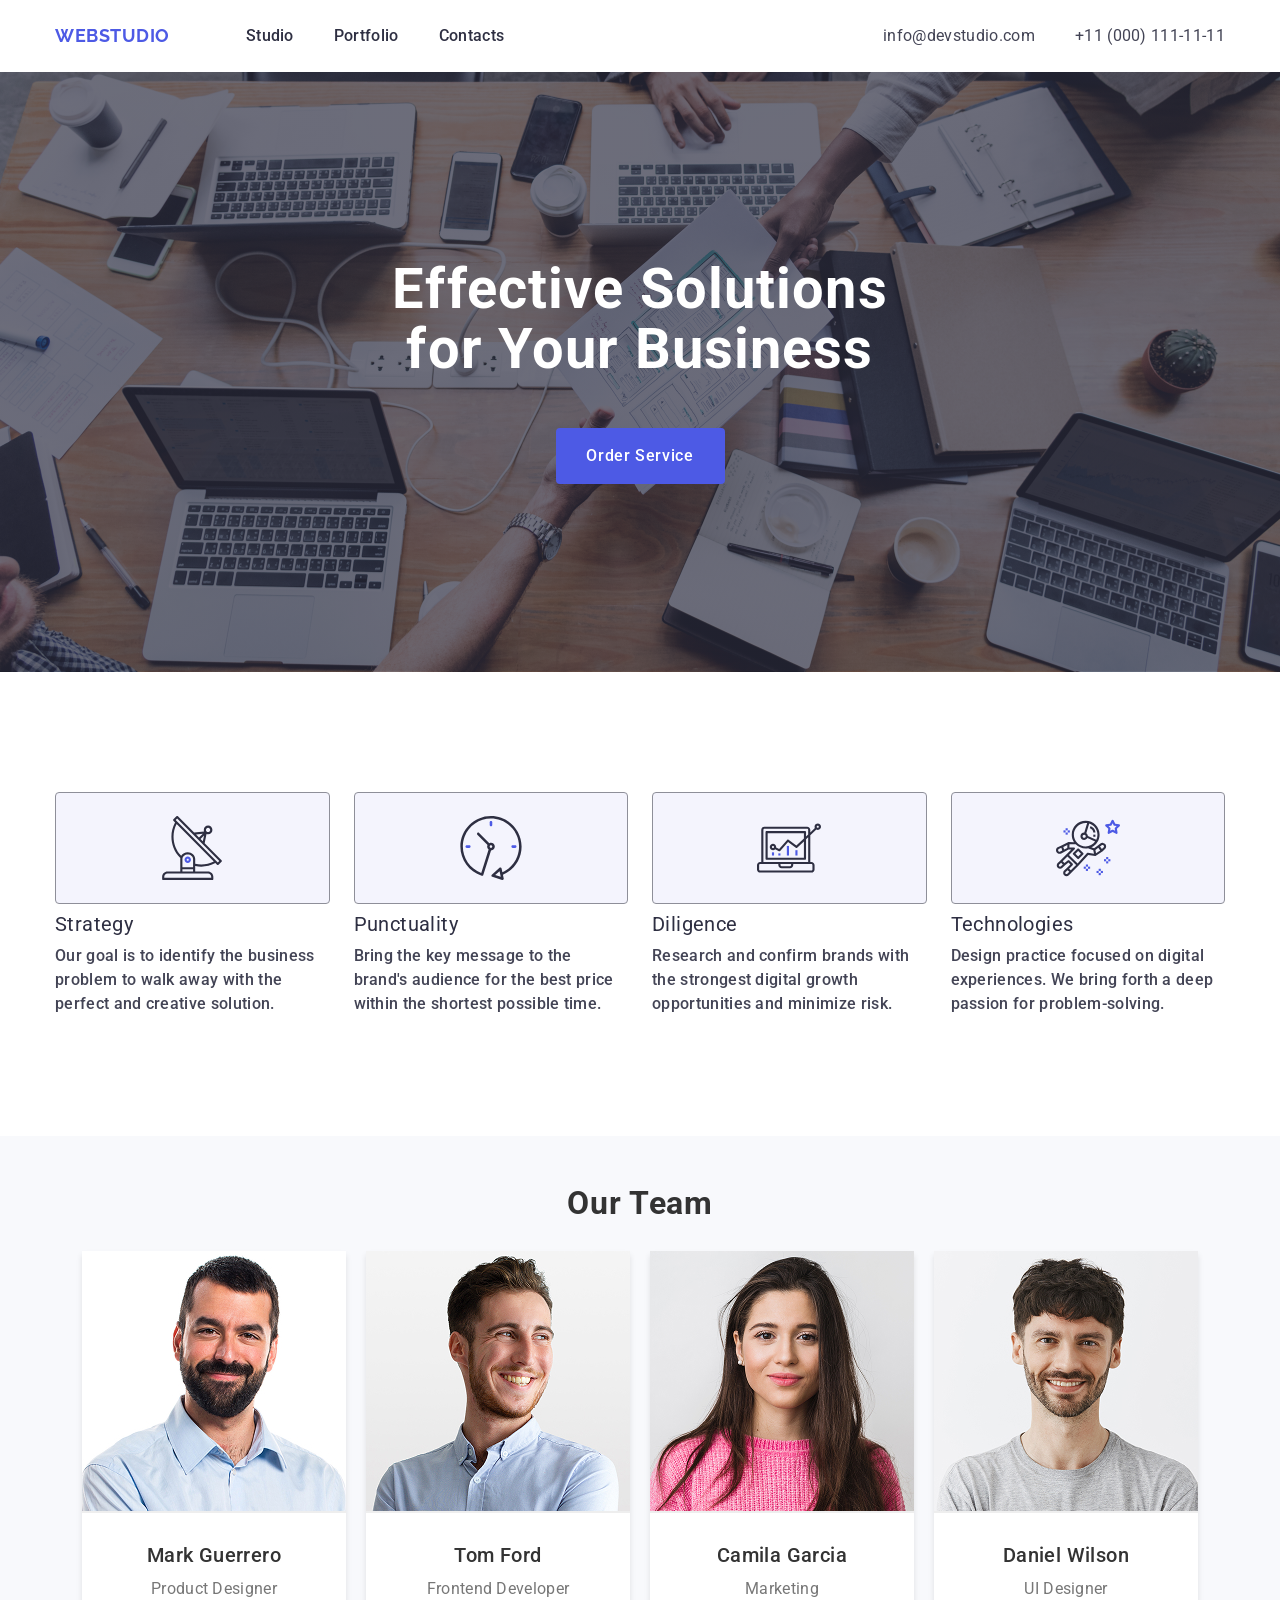
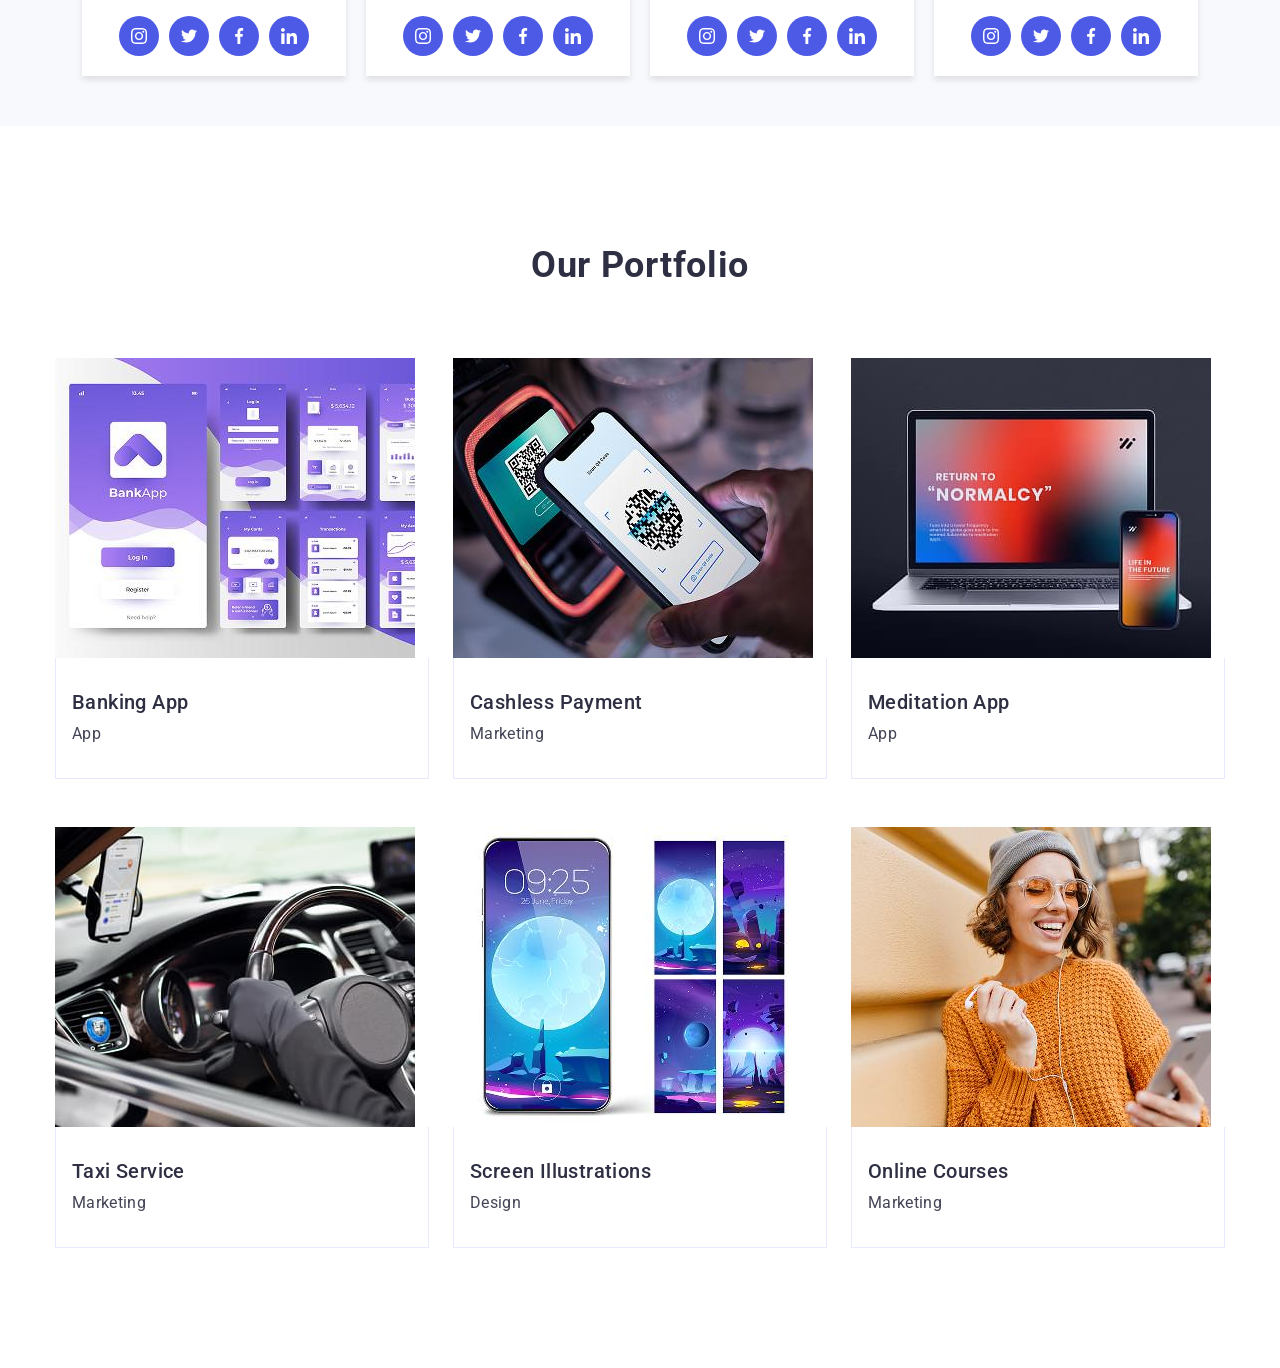
==== index.html @ 1400d2e9 "Add files via upload" ====
<!DOCTYPE html>
<html lang="en">



<head>
    <meta charset="UTF-8" />
    <meta name="viewport" content="width=device-width, initial-scale=1.0" />

    <!-- Normalize styles for cross-browser consistency -->
    <link rel="stylesheet" href="https://cdnjs.cloudflare.com/ajax/libs/modern-normalize/3.0.1/modern-normalize.min.css"
        integrity="sha512-q6WgHqiHlKyOqslT/lgBgodhd03Wp4BEqKeW6nNtlOY4quzyG3VoQKFrieaCeSnuVseNKRGpGeDU3qPmabCANg=="
        crossorigin="anonymous" referrerpolicy="no-referrer" />

    <title>Document</title>

    <!-- Preconnect to Google Fonts servers -->
    <link rel="preconnect" href="https://fonts.googleapis.com">
    <link rel="preconnect" href="https://fonts.gstatic.com" crossorigin>

    <!-- Google Fonts CSS -->
    <link
        href="https://fonts.googleapis.com/css2?family=Montserrat:ital,wght@0,100..900;1,100..900&family=Raleway:ital,wght@0,100..900;1,100..900&family=Roboto:ital,wght@0,100..900;1,100..900&display=swap"
        rel="stylesheet">

    <!-- Your custom styles -->
    <link rel="stylesheet" href="./css/styles.css">
</head>


<body>
    <header class="header">
        <div class="container header-container">
            <nav class="nav-header">
                <a class="logo header-logo" href="./index.html">Web<span class="logo-style">Studio</span></a>
                <ul class="header-nav-list">
                    <li class="header-nav-item">
                        <a class="item-nav-link current" href="./index.html">Studio</a>
                    </li>
                    <li class="header-nav-item">
                        <a class="item-nav-link">Portfolio</a>
                    </li>
                    <li class="header-nav-item">
                        <a class="item-nav-link">Contacts</a>
                    </li>
                </ul>

            </nav>
            <address class="contact-info">
                <ul class="contact-list">
                    <li>
                        <a class="contact" href="mailto:info@devstudio.com">info@devstudio.com</a>
                    </li>
                    <li>
                        <a class="contact" href="tel:+110001111111">+11 (000) 111-11-11</a>
                    </li>
                </ul>
            </address>
            <button class="burger-btn" type="button" data-menu-open>
                <svg class="burger-icon" width="24" height="24">
                    <use href="./images/3-line.svg#icon-Group"></use>
                </svg>
            </button>
            <div class="mobile-menu" data-menu>
                <div class="container mobile-menu-container">
                    <button class="mobile-menu-close" data-menu-close>Close</button>
                    <nav class="mobile-menu-nav">Navigation</nav>
                    <address>Address</address>
                    <div>Soc link</div>
                </div>
            </div>
    </header>
    <main>
        <!--region hero-->
        <section class="hero">
            <div class="container">
                <h1 class="hero-title">Effective Solutions for Your Business</h1>
                <button class="button" type="button">Order Service</button>
            </div>
        </section>

        <!-- test -->
        <section class="box hidden">
            <div class="container">
                <h2 class="visually-hidden">advantages</h2>
                <ul class="benefits-list">
                    <li class="benefits-item">
                        <div class="div-icons">
                            <svg width="64" height="64" class="benefits-svg">
                                <use href="./images/icons.svg#icon-strategy"></use>
                            </svg>
                        </div>
                        <h3 class="benefits-name">Strategy</h3>
                        <p class="benefits-text">
                            Our goal is to identify the business problem to walk away with the
                            perfect and creative solution.
                        </p>
                    </li>
                    <li class="benefits-item">
                        <div class="div-icons">
                            <svg width="64" height="64" class="benefits-svg">
                                <use href="./images/icons.svg#icon-clock"></use>
                            </svg>
                        </div>
                        <h3 class="benefits-name">Punctuality</h3>
                        <p class="benefits-text">
                            Bring the key message to the brand's audience for the best price
                            within the shortest possible time.
                        </p>
                    </li>
                    <li class="benefits-item">
                        <div class="div-icons">
                            <svg width="64" height="64" class="benefits-svg">
                                <use href="./images/icons.svg#icon-diligence"></use>
                            </svg>
                        </div>
                        <h3 class="benefits-name">Diligence</h3>
                        <p class="benefits-text">
                            Research and confirm brands with the strongest digital growth opportunities and minimize
                            risk.
                        </p>
                    </li>
                    <li class="benefits-item">
                        <div class="div-icons">
                            <svg width="64" height="64" class="benefits-svg">
                                <use href="./images/icons.svg#icon-astronaut1"></use>
                            </svg>
                        </div>
                        <h3 class="benefits-name">Technologies</h3>
                        <p class="benefits-text">
                            Design practice focused on digital experiences. We bring forth a
                            deep passion for problem-solving.
                        </p>
                    </li>
                </ul>
            </div>
        </section>
        <!-- Команда -->
        <section class="team-color">
            <div class="container">
                <h2 class="team-name">Our Team</h2>
                <ul class="team-ul">
                    <li class="team">

                        <img src="./images/mark_guerrero.jpg" alt="mark_guerrero" width="264" height="260" />
                        <div class="team-container">
                            <h3 class="our-team-h">Mark Guerrero</h3>
                            <p class="our-team-p">Product Designer</p>
                            <ul class="team-icon-ul">
                                <li class="team-icon-li">
                                    <a href="" class="team-icon-a">
                                        <svg width="16" height="16" class="svg-icon">
                                            <use href="./images/icons.svg#icon-instagram"></use>
                                        </svg>
                                    </a>
                                </li>
                                <li class="team-icon-li">
                                    <a href="" class="team-icon-a">
                                        <svg width="16" height="16" class="svg-icon">
                                            <use href="./images/icons.svg#icon-twitter"></use>
                                        </svg>
                                    </a>
                                </li>
                                <li class="team-icon-li">
                                    <a href="" class="team-icon-a">
                                        <svg width="16" height="16" class="svg-icon">
                                            <use href="./images/icons.svg#icon-facebook"></use>
                                        </svg>
                                    </a>
                                </li>
                                <li class="team-icon-li">
                                    <a href="" class="team-icon-a">
                                        <svg width="16" height="16" class="svg-icon">
                                            <use href="./images/icons.svg#icon-linkedin"></use>
                                        </svg>
                                    </a>
                                </li>
                            </ul>
                        </div>
                    </li>
                    <li class="team">
                        <img src="./images/tom_ford.jpg" alt="tom_ford" width="264" height="260" />
                        <div class="team-container">
                            <h3 class="our-team-h">Tom Ford</h3>
                            <p class="our-team-p">Frontend Developer</p>
                            <ul class="team-icon-ul">
                                <li class="team-icon-li">
                                    <a href="" class="team-icon-a">
                                        <svg width="16" height="16" class="svg-icon">
                                            <use href="./images/icons.svg#icon-instagram"></use>
                                        </svg>
                                    </a>
                                </li>
                                <li class="team-icon-li">
                                    <a href="" class="team-icon-a">
                                        <svg width="16" height="16" class="svg-icon">
                                            <use href="./images/icons.svg#icon-twitter"></use>
                                        </svg>
                                    </a>
                                </li>
                                <li class="team-icon-li">
                                    <a href="" class="team-icon-a">
                                        <svg width="16" height="16" class="svg-icon">
                                            <use href="./images/icons.svg#icon-facebook"></use>
                                        </svg>
                                    </a>
                                </li>
                                <li class="team-icon-li">
                                    <a href="" class="team-icon-a">
                                        <svg width="16" height="16" class="svg-icon">
                                            <use href="./images/icons.svg#icon-linkedin"></use>
                                        </svg>
                                    </a>
                                </li>
                            </ul>
                        </div>
                    </li>
                    <li class="team">
                        <img src="./images/camila_garcia.jpg" alt="camila_garcia" width="264" height="260" />
                        <div class="team-container">
                            <h3 class="our-team-h">Camila Garcia</h3>
                            <p class="our-team-p">Marketing</p>
                            <ul class="team-icon-ul">
                                <li class="team-icon-li">
                                    <a href="" class="team-icon-a">
                                        <svg width="16" height="16" class="svg-icon">
                                            <use href="./images/icons.svg#icon-instagram"></use>
                                        </svg>
                                    </a>
                                </li>
                                <li class="team-icon-li">
                                    <a href="" class="team-icon-a">
                                        <svg width="16" height="16" class="svg-icon">
                                            <use href="./images/icons.svg#icon-twitter"></use>
                                        </svg>
                                    </a>
                                </li>
                                <li class="team-icon-li">
                                    <a href="" class="team-icon-a">
                                        <svg width="16" height="16" class="svg-icon">
                                            <use href="./images/icons.svg#icon-facebook"></use>
                                        </svg>
                                    </a>
                                </li>
                                <li class="team-icon-li">
                                    <a href="" class="team-icon-a">
                                        <svg width="16" height="16" class="svg-icon">
                                            <use href="./images/icons.svg#icon-linkedin"></use>
                                        </svg>
                                    </a>
                                </li>
                            </ul>
                        </div>
                    </li>
                    <li class="team">
                        <img src="./images/daniel_wilson.jpg" alt="daniel_wilson" width="264" height="260" />
                        <div class="team-container">
                            <h3 class="our-team-h">Daniel Wilson</h3>
                            <p class="our-team-p">UI Designer</p>
                            <ul class="team-icon-ul">
                                <li class="team-icon-li">
                                    <a href="" class="team-icon-a">
                                        <svg width="16" height="16" class="svg-icon">
                                            <use href="./images/icons.svg#icon-instagram"></use>
                                        </svg>
                                    </a>
                                </li>
                                <li class="team-icon-li">
                                    <a href="" class="team-icon-a">
                                        <svg width="16" height="16" class="svg-icon">
                                            <use href="./images/icons.svg#icon-twitter"></use>
                                        </svg>
                                    </a>
                                </li>
                                <li class="team-icon-li">
                                    <a href="" class="team-icon-a">
                                        <svg width="16" height="16" class="svg-icon">
                                            <use href="./images/icons.svg#icon-facebook"></use>
                                        </svg>
                                    </a>
                                </li>
                                <li class="team-icon-li">
                                    <a href="" class="team-icon-a">
                                        <svg width="16" height="16" class="svg-icon">
                                            <use href="./images/icons.svg#icon-linkedin"></use>
                                        </svg>
                                    </a>
                                </li>
                            </ul>
                        </div>
                    </li>
                </ul>
            </div>
        </section>
        <!-- portfolio -->
        <section class="portfolio-section ">
            <div class="container">
                <h2 class="portfolio-title">Our Portfolio</h2>
                <ul class="portfolio-ul">
                    <li class="portfolio-item">
                        <div class="portfolio-overlay">
                            <img src="./images/banking_app.jpg" alt="Banking App" width="360" />
                            <p class="portfolio-overlay-text">14 Stylish and User-Friendly App Design Concepts · Task
                                Manager App · Calorie Tracker App · Exotic Fruit Ecommerce App ·
                                Cloud Storage App</p>
                        </div>
                        <div class="portfolio-content">
                            <h3 class="portfolio-h">Banking App</h3>
                            <p class="portfolio-p">App</p>
                        </div>
                    </li>
                    <li class="portfolio-item">
                        <div class="portfolio-overlay">
                            <img src="./images/cashless_payment.jpg" alt="Cashless Payment" width="360" height="300" />
                            <p class="portfolio-overlay-text">14 Stylish and User-Friendly App Design Concepts · Task
                                Manager App · Calorie Tracker App · Exotic Fruit Ecommerce App ·
                                Cloud Storage App</p>
                        </div>
                        <div class="portfolio-content">
                            <h3 class="portfolio-h">Cashless Payment</h3>
                            <p class="portfolio-p">Marketing</p>
                        </div>
                    </li>
                    <li class="portfolio-item">
                        <div class="portfolio-overlay">
                            <img src="./images/meditation_app.jpg" alt="Meditation App" width="360" />
                            <p class="portfolio-overlay-text">14 Stylish and User-Friendly App Design Concepts · Task
                                Manager App · Calorie Tracker App · Exotic Fruit Ecommerce App ·
                                Cloud Storage App</p>
                        </div>
                        <div class="portfolio-content">
                            <h3 class="portfolio-h">Meditation App</h3>
                            <p class="portfolio-p">App</p>
                        </div>
                    </li>
                    <li class="portfolio-item">
                        <div class="portfolio-overlay">
                            <img src="./images/taxi_service.jpg" alt="Taxi Service" width="360" />
                            <p class="portfolio-overlay-text">14 Stylish and User-Friendly App Design Concepts · Task
                                Manager App · Calorie Tracker App · Exotic Fruit Ecommerce App ·
                                Cloud Storage App</p>
                        </div>
                        <div class="portfolio-content">
                            <h3 class="portfolio-h">Taxi Service</h3>
                            <p class="portfolio-p">Marketing</p>
                        </div>
                    </li>
                    <li class="portfolio-item">
                        <div class="portfolio-overlay">
                            <img src="./images/screen_illustrations.jpg" alt="Screen Illustrations" width="360" />
                            <p class="portfolio-overlay-text">14 Stylish and User-Friendly App Design Concepts · Task
                                Manager App · Calorie Tracker App · Exotic Fruit Ecommerce App ·
                                Cloud Storage App</p>
                        </div>
                        <div class="portfolio-content">
                            <h3 class="portfolio-h">Screen Illustrations</h3>
                            <p class="portfolio-p">Design</p>
                        </div>
                    </li>
                    <li class="portfolio-item">
                        <div class="portfolio-overlay">
                            <img src="./images/online_courses.jpg" alt="Online Courses" width="360" />
                            <p class="portfolio-overlay-text">14 Stylish and User-Friendly App Design Concepts · Task
                                Manager App · Calorie Tracker App · Exotic Fruit Ecommerce App ·
                                Cloud Storage App
                                Cloud Storage App</p>
                        </div>
                        <div class="portfolio-content">
                            <h3 class="portfolio-h">Online Courses</h3>
                            <p class="portfolio-p">Marketing</p>
                        </div>
                    </li>
                </ul>
            </div>
        </section>
    </main>
    <footer class="footer hidden">
        <div class="container footer-container">
            <div class="footer-logo">
                <a class="footer-name" href="./index.html">Web <span class="studio">Studio</span></a>
                <p class="footer-text">
                    Increase the flow of customers and sales for your business with digital
                    marketing & growth solutions.
                </p>
            </div>

            <div class="footer-link">
                <p class="footer-text">Social media</p>
                <ul class="footer-svg-ul">
                    <li class="footer-svg-li">
                        <a href="" class="footer-svg-a">
                            <svg width="24" height="24" class="svg-icon">
                                <use href="./images/icons.svg#icon-instagram"></use>
                            </svg>
                        </a>
                    </li>
                    <li class="footer-svg-li">
                        <a href="" class="footer-svg-a">
                            <svg width="24" height="24" class="svg-icon">
                                <use href="./images/icons.svg#icon-twitter"></use>
                            </svg>
                        </a>
                    </li>
                    <li class="footer-svg-li">
                        <a href="" class="footer-svg-a">
                            <svg width="24" height="24" class="svg-icon">
                                <use href="./images/icons.svg#icon-facebook"></use>
                            </svg>
                        </a>
                    </li>
                    <li class="footer-svg-li">
                        <a href="" class="footer-svg-a">
                            <svg width="24" height="24" class="svg-icon">
                                <use href="./images/icons.svg#icon-linkedin"></use>
                            </svg>
                        </a>
                    </li>
                </ul>
            </div>
            <div class="footer-form-div">
                <p class="footer-form-text">Subscribe</p>
                <form class="footer-form">
                    <label for="footer-input" class="footer-form-label">
                        <input type="email" class="footer-input" id="footer-input" name="footer-input"
                            placeholder="E-mail" />
                    </label>
                    <button type="submit" class="bt-ft-form">
                        Subscribe
                        <svg height="24" width="24" class="svg-icon-footer-form">
                            <use href="./images/defs.svg#icon-icon-send-1"></use>
                        </svg>
                    </button>
                </form>
            </div>
        </div>
    </footer>
    <div class="backdrop is-open hidden">
        <div class="modal">
            <button class="modal-form-button" type="button">
                <svg class="close-button" width="8" height="8">
                    <use href="./images/symbol-defs.svg#icon-close-black-18dp-2-1"></use>
                </svg>
            </button>
            <p class="text-modal">Leave your contacts and we will call you back</p>
            <form class="form">
                <div class="modal-div">
                    <label for="user-name" class="form-label">Name</label>
                    <div class="modal-input-div">
                        <input class="input-class" type="text" id="user-name" name="user-name" />
                        <svg class="modal-icon" width="18" height="24">
                            <use href="./images/symbol-defs.svg#icon-Vector-3"></use>
                        </svg>
                    </div>
                </div>

                <div class="modal-div">
                    <label for="user-name" class="form-label">Phone</label>
                    <div class="modal-input-div">
                        <input class="input-class" type="text" id="user-phone" name="user-name" />
                        <svg class="modal-icon" width="18" height="24">
                            <use href="./images/symbol-defs.svg#icon-Vector-2"></use>
                        </svg>
                    </div>
                </div>
                <div class="modal-div">
                    <label for="user-name" class="form-label">Email</label>
                    <div class="modal-input-div">
                        <input class="input-class" type="text" id="user-email" name="user-name" />
                        <svg class="modal-icon" width="18" height="24">
                            <use href="./images/symbol-defs.svg#icon-Vector-1"></use>
                        </svg>
                    </div>
                </div>
                <div class="modal-div-comment">
                    <label for="user-comment" class="form-label">Comment</label>

                    <textarea id="user-comment" name="user-comment" placeholder="Text input"
                        class="textarea-form"></textarea>

                </div>


                <div class="checkbox hidden">
                    <input type="checkbox" id="user-privacy" value="true" name="user-privacy"
                        class="user-privacy visually-hidden" />
                    <label for="user-privacy" class="privacy-label">
                        <span class="privacy-span">
                            <svg class="icon" width="10" height="8">
                                <use href="./images/3.svg#icon-Property-1Default"></use>
                            </svg>
                        </span>
                        I accept the terms and conditions of the
                        <a href="/privacy-policy" class="privacy-policy">Privacy Policy</a>
                    </label>
                </div>
                <button type="submit" class="submit-btn">Send</button>
            </form>
        </div>
    </div>
    <script src="./js/modal.js"></script>
    <script src="./js/menu.js"></script>
</body>

</html>
---- css/styles.css ----
.hidden {
    display: none;
}

body {
    font-family: "Roboto",
        sans-serif;
    background: #fff;
    color: #434455;
}

a {
    text-decoration: none;
}

ul,
ol {
    list-style-type: none;
    margin: 0;
    padding: 0;
}

h1,
h2,
h3,
h4,
h5,
h6,
p,
ol {
    margin: 0;
    padding: 0;
}

img {
    display: block;
}

button {
    cursor: pointer;
    font-family: "Roboto", sans-serif;
}

.visually-hidden {
    position: absolute;
    white-space: nowrap;
    width: 1px;
    height: 1px;
    overflow: hidden;
    border: 0;
    padding: 0;
    clip: rect(0 0 0 0);
    clip-path: inset(100%);
    margin: -1px;
}

/* mobile menu */

.mobile-menu {
    position: fixed;
    top: 0;
    left: 0;
    width: 100%;
    height: 100%;
    background-color: #fff;

    opacity: 0;
    visibility: hidden;
    pointer-events: none;

    transition: opacity 250ms cubic-bezier(0.4, 0, 0.2, 1),
        visibility 250ms cubic-bezier(0.4, 0, 0.2, 1);
}

.mobile-menu.is-open {
    opacity: 1;
    visibility: visible;
    pointer-events: auto;
}

.mobile-menu-container {
    position: relative;
    padding-top: 72px;
    padding-bottom: 40px;

    display: flex;
    flex-direction: column;
    height: 100%;
}

.mobile-menu-close {
    position: absolute;
    top: 24px;
    right: 24px;
}

.mobile-menu-nav {
    margin-bottom: auto;
}

@media screen and (min-width: 768px) {
    .mobile-menu {
        display: none;
    }
}

/* common */

.container {
    max-width: 320px;
    padding: 0 16px;
    margin: auto;
}

@media screen and (min-width: 768px) {
    .container {
        max-width: 768px;
    }
}

@media screen and (min-width: 1158px) {
    .container {
        max-width: 1158px;
        padding: 0 15px;
    }
}

/* header */

.page-header {
    border-bottom: 1px solid #e7e9fc;
    box-shadow: 0 1px 6px 0 rgba(46, 47, 66, 0.08),
        0 1px 1px 0 rgba(46, 47, 66, 0.16), 0 2px 1px 0 rgba(46, 47, 66, 0.08);
}

.header-container {
    display: flex;
    align-items: center;
    justify-content: space-between;
}

.header-nav-list,
.contact {
    display: none;
}

.logo {
    font-family: 'Raleway', sans-serif;
    font-weight: 700;
    font-size: 18px;
    line-height: 1.17;
    letter-spacing: 0.03em;
    text-transform: uppercase;
    color: #4d5ae5;
}

.header-logo {
    padding: 16px 0;
    display: block;
}

.header-logo .logo-part {
    color: #2e2f42;
}

.burger-btn {
    padding: 0;
    border: none;
    background-color: transparent;
}

.burger-icon {
    display: block;
    fill: #2f2f37;
}

@media screen and (min-width: 768px) {
    .burger-btn {
        display: none;
    }

    .nav-header {
        display: flex;
        align-items: center;
    }

    .header-nav-list {
        display: flex;
        align-items: center;
        gap: 40px;
    }

    .header-logo {
        padding: 24px 0;
        margin-right: 120px;
    }

    .item-nav-link {
        display: block;
        padding: 24px 0;
        font-weight: 500;
        font-size: 16px;
        line-height: 1.5;
        letter-spacing: 0.02em;
        color: #2e2f42;

        transition: color 250ms cubic-bezier(0.4, 0, 0.2, 1);
    }

    .item-nav-link.current {
        position: relative;
    }

    .item-nav-link.current .header-logo::after {
        content: '';

        position: absolute;
        left: 0;
        bottom: -1px;

        width: 100%;
        height: 4px;
        border-radius: 2px;

        background-color: #404bbf;
    }

    .contact-info {
        font-style: normal;
        display: block;
    }

    .contact-list {
        display: flex;
        flex-direction: column;
        gap: 12px;
    }

    .contact {
        display: block;
        font-size: 12px;
        line-height: 1.17;
        letter-spacing: 0.04em;
        color: #434455;

        transition: color 250ms cubic-bezier(0.4, 0, 0.2, 1);
    }


    .contact-link:hover,
    .contact-link:focus {
        color: #404bbf;
    }
}

@media screen and (min-width: 1158px) {
    .header-logo {
        margin-right: 76px;
    }

    .contact-list {
        flex-direction: row;
        align-items: center;
        gap: 40px;
    }

    .contact {
        padding: 24px 0;
        font-size: 16px;
        line-height: 1.5;
        letter-spacing: 0.02em;
    }
}

/* mobile menu */

.mobile-menu {
    position: fixed;
    top: 0;
    left: 0;
    width: 100%;
    height: 100%;
    background-color: #fff;

    opacity: 0;
    visibility: hidden;
    pointer-events: none;

    transition: opacity 250ms cubic-bezier(0.4, 0, 0.2, 1),
        visibility 250ms cubic-bezier(0.4, 0, 0.2, 1);
}

.mobile-menu.is-open {
    opacity: 1;
    visibility: visible;
    pointer-events: auto;
}

.mobile-menu-container {
    position: relative;
    padding-top: 72px;
    padding-bottom: 40px;

    display: flex;
    flex-direction: column;
    height: 100%;
}

.mobile-menu-close {
    position: absolute;
    top: 24px;
    right: 24px;
}

.mobile-menu-nav {
    margin-bottom: auto;
}

@media screen and (min-width: 768px) {
    .mobile-menu {
        display: none;
    }
}

.hero {
    background-color: #2e2f42;
    background-image: linear-gradient(rgba(46, 47, 66, 0.7),
            rgba(46, 47, 66, 0.7)),
        image-set(url(../images/neu/768@1x.jpg) 1x, url(../images/neu/768@2x.jpg) 2x);
    background-repeat: no-repeat;
    background-position: center;
    background-size: cover;
    padding-top: 72px;
    padding-bottom: 72px;
    margin: 0 auto;
}

.hero-title {
    font-weight: 700;
    font-size: 36px;
    line-height: 1.11;
    letter-spacing: 0.02em;
    text-align: center;
    color: #fff;
    max-width: 216px;
    margin: 0 auto;
    margin-bottom: 48px;
}

.button {
    display: block;
    border: none;
    font-weight: 500;
    font-size: 16px;
    line-height: 1.5;
    letter-spacing: 0.04em;
    color: #fff;
    background-color: #4d5ae5;
    cursor: pointer;
    height: 56px;
    min-width: 169px;
    margin: 0 auto;
    border-radius: 4px;
    transition: background-color 250ms cubic-bezier(0.4, 0, 0.2, 1);
}

.button:focus,
.button:hover {
    background-color: #404BBF;
}

@media screen and (min-width: 768px) {
    .hero {
        padding-top: 112px;
        padding-bottom: 112px;
        background-image: linear-gradient(rgba(46, 47, 66, 0.7),
                rgba(46, 47, 66, 0.7)),
            image-set(url(../images/neu/768@1x.jpg) 1x, url(../images/neu/768@2x.jpg) 2x);
    }

    .hero-title {
        max-width: 496px;
        font-size: 56px;
        line-height: 1.07;
    }
}

@media screen and (min-width: 1158px) {
    .hero {
        padding-top: 188px;
        padding-bottom: 188px;
        max-width: 1440px;
        background-image: linear-gradient(rgba(46, 47, 66, 0.7),
                rgba(46, 47, 66, 0.7)),
            image-set(url(../images/neu/people-office\ 1\ \(3\).jpg) 1x, url(../images/neu/people-office\ 1\ \(3\)\ \(1\).jpg) 2x);
    }
}

.box {
    display: flex;
    flex-wrap: wrap;
    gap: 72px;
}

.div-icons {
    display: none;
}

.benefits-name {
    font-weight: 500;
    font-size: 36px;
    line-height: 1.11;
    letter-spacing: 0.02em;
    color: #2e2f42;
    margin-bottom: 8px;
}

.box.benefits-name {
    text-align: center;
}

.benefits-text {
    font-weight: 500;
    font-size: 16px;
    line-height: 1.5;
    letter-spacing: 0.02em;
}

.box {
    padding-top: 96px;
    padding-bottom: 96px;
}

@media screen and (min-width: 768px) {
    .benefits-list {
        column-gap: 24px;
        row-gap: 72px;
        display: flex;
        flex-wrap: wrap;
    }

    .benefits-item {
        width: calc((100% - 24px) / 2);
    }

    .box.benefits-name {
        text-align: start;
    }
}

@media screen and (min-width: 1158px) {
    .benefits-list {
        gap: 24px;
    }



    .box.benefits-name {
        text-align: start;
    }

    .benefits-item {
        width: calc((100% - 72px) / 4);
    }

    .div-icons {
        display: flex;
        align-items: center;
        justify-content: center;
        background-color: #f4f4fd;
        border-radius: 4px;
        border: 1px solid #8e8f99;
        margin-bottom: 8px;
        padding-top: 24px;
        padding-bottom: 24px;
        height: 112px;
    }

    .box {
        padding-top: 120px;
        padding-bottom: 120px;
    }

    .benefits-name {
        margin-bottom: 8px;
        font-weight: 500;
        font-size: 20px;
        line-height: 1.2;
        letter-spacing: 0.02em;
        color: #2e2f42;
    }

    .benefits-text {
        font-weight: 500;
        font-size: 16px;
        line-height: 1.5;
        letter-spacing: 0.02em;
        color: #434455;
    }



    .benefits-name {
        font-weight: 400;
    }
}

@media screen and (min-width: 1158px) {
    .team-container {
        padding: 32px 0;
    }

    .our-team-h {
        font-family: "Roboto", sans-serif;
        font-weight: 500;
        font-size: 20px;
        line-height: 1.2;
        letter-spacing: 0.02em;
        text-align: center;
        color: #2e2f42;
        margin-bottom: 8px;
    }

    .our-team-p {
        font-family: "Roboto", sans-serif;
        font-weight: 400;
        font-size: 16px;
        line-height: 1.5;
        letter-spacing: 0.02em;
        text-align: center;
        color: #434455;
    }


    .team-icon-ul {
        display: flex;
        flex-direction: row;
        gap: 24px;
        display: flex;
        justify-content: center;
    }

    .team-icon-a:hover,
    .team-icon-a:focus {
        background-color: #404bbf;
    }

    .team-icon-a {
        background-color: #4D5AE5;
        border-radius: 50%;
        width: 40px;
        height: 40px;
        display: flex;
        align-items: center;
        justify-content: center;
        transition: background-color 250ms cubic-bezier(0.4, 0, 0.2, 1);
    }

    .team-icon-a:focus {
        background-color: #404bbf;
    }

    .svg-icon {
        fill: #f4f4fd;

    }


    .team-ul {
        display: flex;
        justify-content: space-between;
        gap: 24px;
        list-style: none;
        padding: 0;
        margin: 0;
    }

    .team-name {
        font-family: "Roboto", sans-serif;
        font-weight: 700;
        font-size: 36px;
        line-height: 1.11;
        letter-spacing: 0.02em;
        text-transform: capitalize;
        text-align: center;
        color: #2e2f42;
        margin-bottom: 72px;
    }

    .team-color {
        padding: 120px 0;
        background-color: #f4f4fd;
    }

    .team {
        background-color: #ffffff;

        width: calc((100% - 72px) / 4);
        border-radius: 0 0 0 0;


        box-shadow: 0px 1px 6px rgba(46, 47, 66, 0.08),
            0px 1px 1px rgba(46, 47, 66, 0.16),
            0px 2px 1px rgba(46, 47, 66, 0.08);
    }
}


@media (max-width: 765px) {
    .container {
        max-width: 100%;
        padding: 0 20px;
    }

    .team-ul {
        flex-direction: column;
        align-items: center;
        gap: 15px;
    }

    .team {
        width: 90%;
        /* Карточки растягиваются на 90% экрана */
    }

    .team-icon-ul {
        gap: 8px;
    }

    .team-icon-a {
        width: 35px;
        height: 35px;
    }

    .svg-icon {
        width: 14px;
        height: 14px;
    }
}

.team-color {
    background-color: #f8f9fc;
    padding: 50px 0;
    text-align: center;
}

.container {
    max-width: 1200px;
    margin: 0 auto;
}

.team-name {
    font-size: 32px;
    margin-bottom: 30px;
    color: #333;
}

.team-ul {
    display: flex;
    flex-wrap: wrap;
    justify-content: center;
    gap: 20px;
    padding: 0;
    list-style: none;
}

.team {
    background: white;
    border-radius: 0;
    box-shadow: 0 4px 6px rgba(0, 0, 0, 0.1);
    overflow: hidden;
    text-align: center;
    width: 264px;
}

.team img {
    width: 100%;
    height: auto;
    border-bottom: 2px solid #eee;
}

.team-container {
    padding: 20px;
}

.our-team-h {
    font-size: 20px;
    margin: 10px 0;
    color: #333;
}

.our-team-p {
    font-size: 16px;
    color: #777;
    margin-bottom: 15px;
}

.team-icon-ul {
    display: flex;
    justify-content: center;
    gap: 10px;
    padding: 0;
    list-style: none;
}

.team-icon-li {
    display: inline-block;
}

.team-icon-a {
    background-color: #4D5AE5;
    border-radius: 50%;
    width: 40px;
    height: 40px;
    display: flex;
    align-items: center;
    justify-content: center;
    transition: background-color 250ms cubic-bezier(0.4, 0, 0.2, 1);
}

.team-icon-a:hover {
    background: #404bbf;
}

.svg-icon {
    fill: white;
}

@media screen and (min-width: 1158px) {
    .portfolio-section {
        padding-top: 120px;
        padding-bottom: 120px;
    }

    .portfolio-title {
        font-weight: 700;
        font-size: 36px;
        line-height: 1.11;
        letter-spacing: 0.02em;
        text-align: center;
        color: #2e2f42;
        text-transform: capitalize;
        margin-bottom: 72px;
    }

    .portfolio-ul {
        display: flex;
        align-items: center;
        flex-wrap: wrap;
        gap: 24px;
        row-gap: 48px;
    }

    .portfolio-item {
        width: calc((100% - 24px*2)/3);
        transition: box-shadow 250ms cubic-bezier(0.4, 0, 0.2, 1);
    }

    .portfolio-item:hover {
        box-shadow: 0px 1px 6px rgba(46, 47, 66, 0.08),
            0px 1px 1px rgba(46, 47, 66, 0.16),
            0px 2px 1px rgba(46, 47, 66, 0.08);
    }

    .portfolio-overlay {
        position: relative;
        overflow: hidden;

    }



    .portfolio-overlay-text {
        background-color: #4d5ae5;
        position: absolute;
        color: #f4f4fd;
        top: 0;
        left: 0;
        width: 100%;
        height: 100%;
        transform: translateY(100%);
        transition: transform 250ms cubic-bezier(0.4, 0, 0.2, 1);

        padding: 40px 32px;
        font-weight: 400;
        font-size: 16px;
        line-height: 1.5;
        letter-spacing: 0.02em;
    }


    .portfolio-item:hover .portfolio-overlay-text {
        transform: translateY(0);
    }

    .portfolio-title {
        font-weight: 700;
        font-size: 36px;
        line-height: 1.11;
        letter-spacing: 0.02em;
        text-align: center;
        color: #2e2f42;
        text-transform: capitalize;
        margin-bottom: 72px;
    }

    .portfolio-ul {
        display: flex;
        align-items: center;
        flex-wrap: wrap;
        gap: 24px;
        row-gap: 48px;
    }

    .portfolio-section {
        padding-top: 120px;
        padding-bottom: 120px;
    }




    .portfolio-content {
        padding: 32px 16px;
        border-bottom: 1px solid #e7e9fc;
        border-left: 1px solid #e7e9fc;
        border-right: 1px solid #e7e9fc;

    }

    .portfolio-h {
        margin-bottom: 8px;
        font-weight: 500;
        font-size: 20px;
        line-height: 1.2;
        letter-spacing: 0.02em;
        color: #2e2f42;
    }

    .portfolio-p {
        font-weight: 400;
        font-size: 16px;
        line-height: 1.5;
        letter-spacing: 0.02em;
        color: #434455;
    }

}



@media screen and (max-width: 767px) {
    .portfolio-ul {
        gap: 16px;
    }

    .portfolio-item {
        flex-basis: 100%;
    }

    .portfolio-section {
        padding-top: 96px;
        padding-bottom: 96px;
    }

    .portfolio-ul {
        display: flex;
        gap: 24px;
        flex-wrap: wrap;
        list-style: none;
        padding: 0;
        margin: 0;
    }

    .portfolio-item {
        box-shadow: 0px 1px 6px rgba(46, 47, 66, 0.08),
            0px 1px 1px rgba(46, 47, 66, 0.16),
            0px 2px 1px rgba(46, 47, 66, 0.08);
        transition: box-shadow 250ms cubic-bezier(0.4, 0, 0.2, 1);
        background-color: #fff;
        overflow: hidden;

    }

    .portfolio-item:hover {
        box-shadow: 0px 4px 10px rgba(46, 47, 66, 0.15);
    }

    .portfolio-overlay {
        position: relative;
        overflow: hidden;
    }

    .portfolio-overlay img {
        display: block;
        width: 100%;
        height: auto;
        border-radius: 0 0 0 0;
    }

    .portfolio-overlay-text {
        position: absolute;
        top: 0;
        left: 0;
        width: 100%;
        height: 100%;
        background-color: rgba(77, 90, 229, 0.8);
        color: #f4f4fd;
        font-size: 16px;
        line-height: 1.5;
        letter-spacing: 0.02em;
        padding: 40px 32px;
        display: flex;
        align-items: center;
        justify-content: center;
        opacity: 0;
        transition: opacity 250ms ease-in-out;
    }

    .portfolio-item:hover .portfolio-overlay-text {
        opacity: 1;
    }

    .portfolio-content {
        padding: 16px;
        text-align: center;
        border-top: 1px solid #e7e9fc;
    }

    .portfolio-h {
        font-size: 20px;
        font-weight: 700;
        line-height: 1.2;
        margin-bottom: 8px;
    }

    .portfolio-p {
        font-weight: 400;
        color: #434455;
        font-size: 16px;
    }
}

@media screen and (min-width: 443px) and (max-width: 1158px) {
    .portfolio-ul {
        display: flex;
        flex-wrap: wrap;
        gap: 24px;
        justify-content: space-between;
    }

    .portfolio-item {
        flex: 1 1 calc(50% - 12px);
    }

    .portfolio-section {
        padding-top: 0;
        padding-bottom: 96px;
    }

    .portfolio-ul {
        display: flex;
        flex-wrap: wrap;
        gap: 24px;
        list-style: none;
        padding: 0;
        margin: 0;
    }

    .portfolio-item {
        box-shadow: 0px 1px 6px rgba(46, 47, 66, 0.08),
            0px 1px 1px rgba(46, 47, 66, 0.16),
            0px 2px 1px rgba(46, 47, 66, 0.08);
        transition: box-shadow 250ms cubic-bezier(0.4, 0, 0.2, 1);
        background-color: #fff;
        overflow: hidden;
        border-radius: 0;
    }

    .portfolio-item:hover {
        box-shadow: 0px 4px 10px rgba(46, 47, 66, 0.15);
    }

    .portfolio-overlay {
        position: relative;
        overflow: hidden;
    }

    .portfolio-overlay img {
        display: block;
        width: 100%;
        height: auto;
        border-radius: 0;
    }

    .portfolio-overlay-text {
        position: absolute;
        top: 0;
        left: 0;
        width: 100%;
        height: 100%;
        background-color: rgba(77, 90, 229, 0.8);
        color: #f4f4fd;
        font-size: 16px;
        line-height: 1.5;
        letter-spacing: 0.02em;
        padding: 40px 32px;
        display: flex;
        align-items: center;
        justify-content: center;
        opacity: 0;
        transition: opacity 250ms ease-in-out;
    }

    .portfolio-item:hover .portfolio-overlay-text {
        opacity: 1;
    }

    .portfolio-content {
        padding: 16px;
        text-align: center;
        border-top: 1px solid #e7e9fc;
    }

    .portfolio-h {
        font-size: 20px;
        font-weight: 700;
        line-height: 1.2;
        margin-bottom: 8px;
    }

    .portfolio-p {
        font-weight: 400;
        color: #434455;
        font-size: 16px;
    }
}

.portfolio-title {
    text-align: center;
}

.portfolio-title {
    text-align: center;
}

@media screen and (min-width: 768px) and (max-width: 1024px) {
    .portfolio-ul {
        display: flex;
        flex-wrap: wrap;
        gap: 24px;
        justify-content: space-between;
    }

    .portfolio-item {
        flex: 1 1 calc(50% - 12px);
        margin-top: 72px;
    }

    .portfolio-content {
        margin-top: 72px;
    }
}

@media screen and (max-width: 767px) {
    .portfolio-ul {
        display: flex;
        flex-direction: column;
        gap: 16px;
    }

    .portfolio-item {
        margin-top: 72px;
    }

    .portfolio-content {
        margin-top: 72px;
    }
}
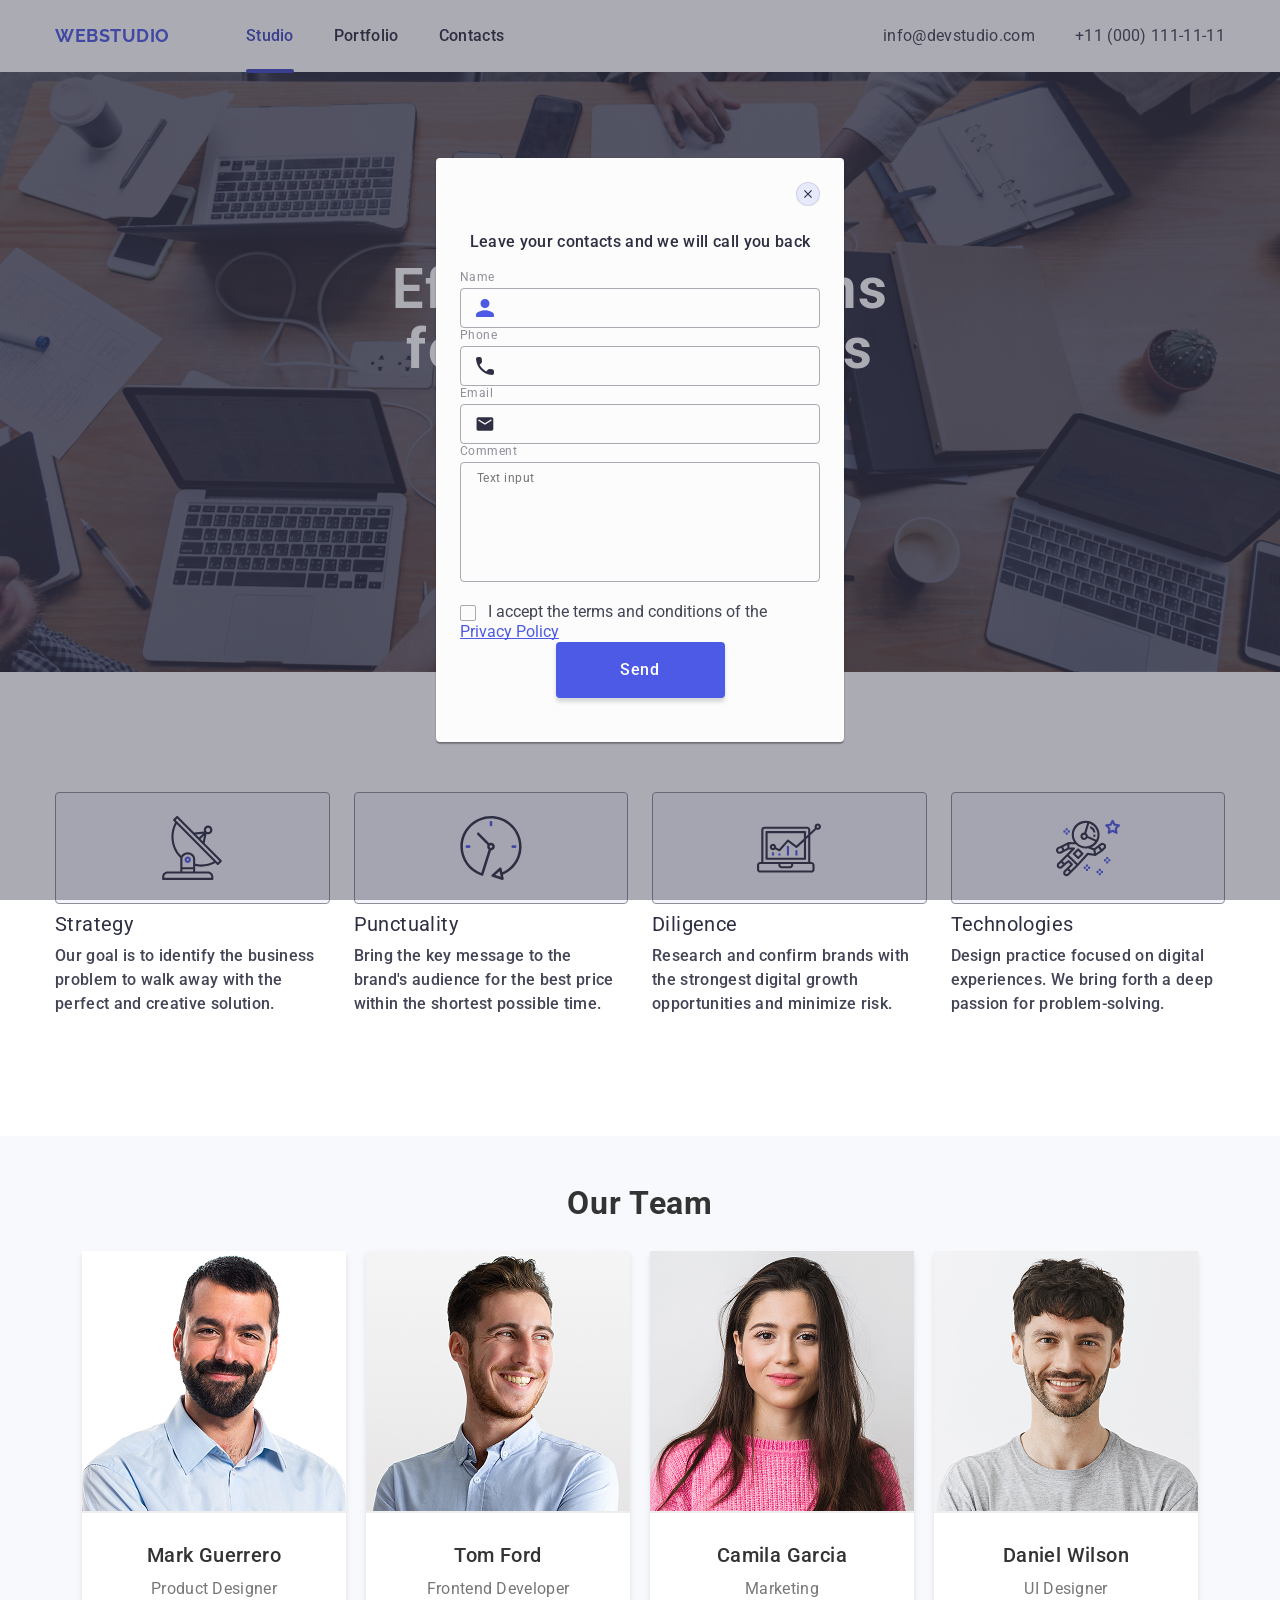
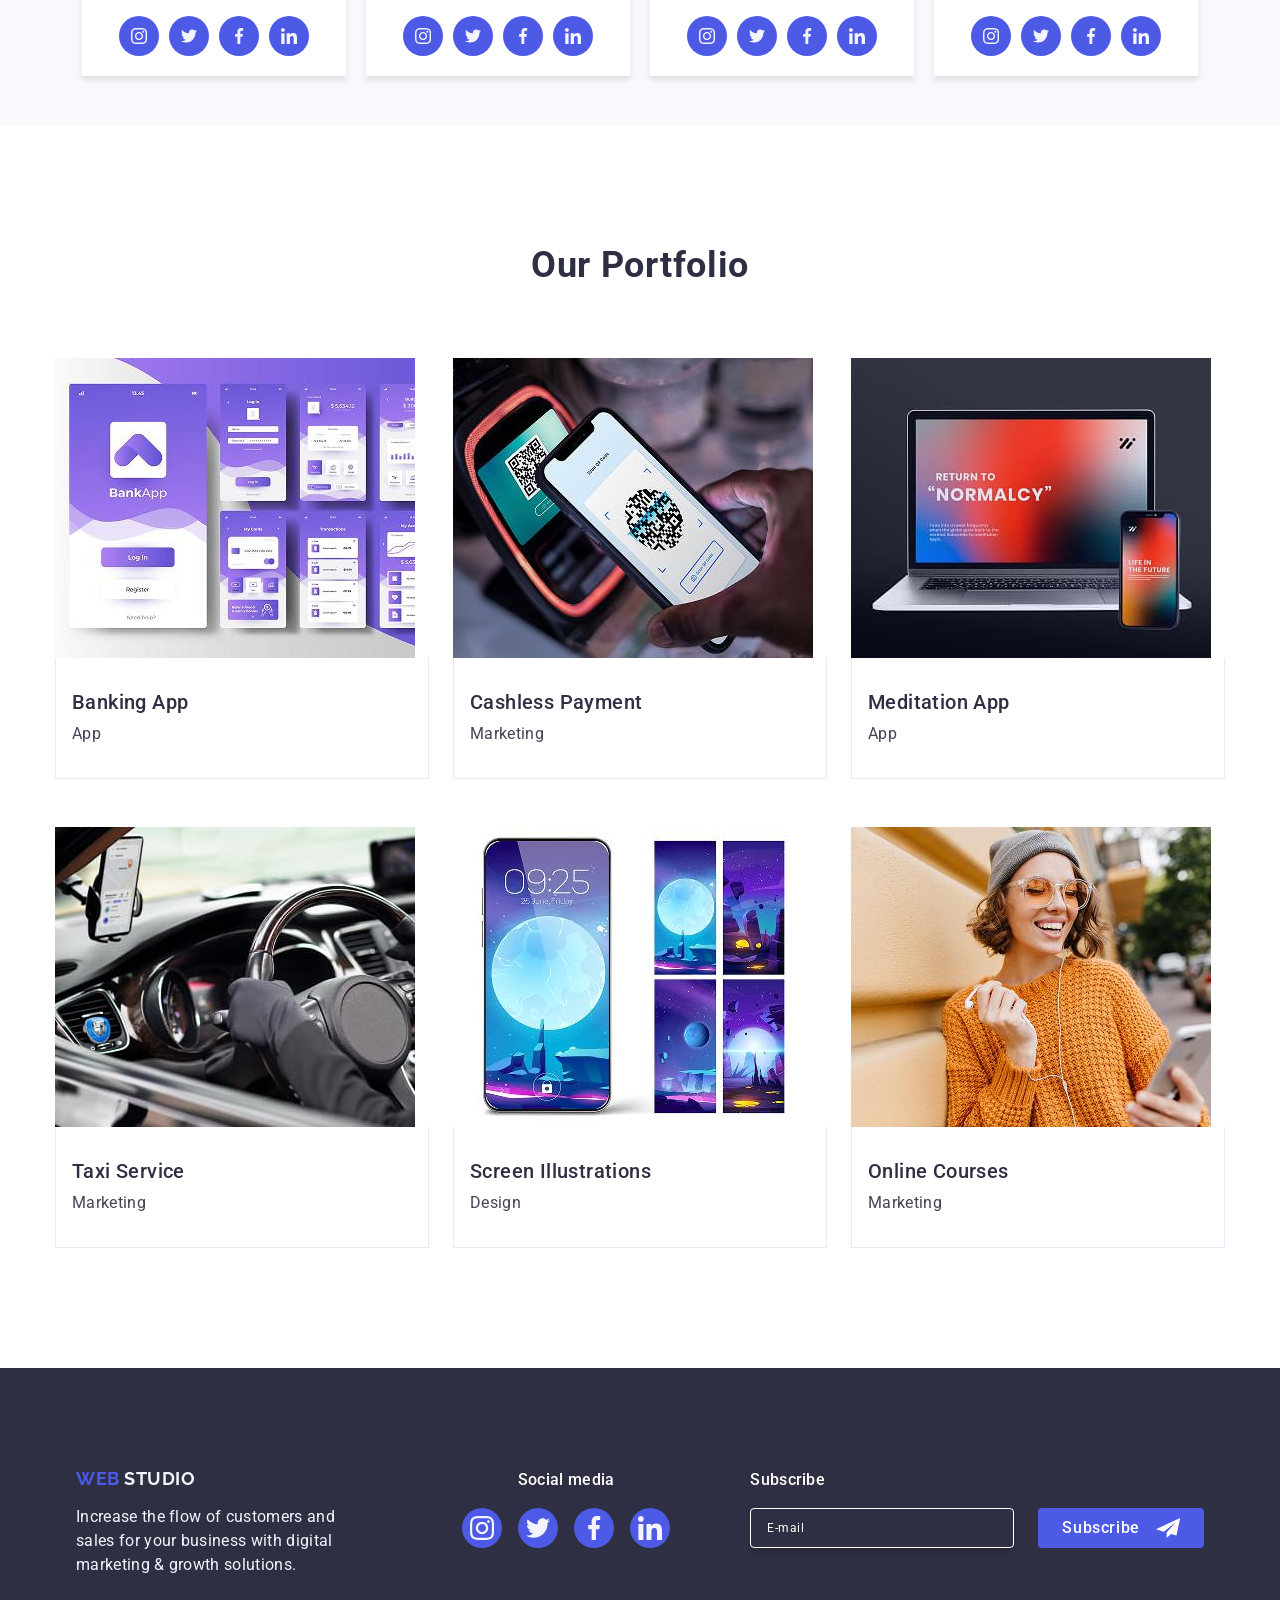
==== commit 6c138c2b: "Add files via upload" ====
--- a/index.html
+++ b/index.html
@@ -63,10 +63,66 @@
             </button>
             <div class="mobile-menu" data-menu>
                 <div class="container mobile-menu-container">
-                    <button class="mobile-menu-close" data-menu-close>Close</button>
-                    <nav class="mobile-menu-nav">Navigation</nav>
-                    <address>Address</address>
-                    <div>Soc link</div>
+                    <button class="mobile-menu-close" data-menu-close><svg height="8" width="8"
+                            class="svg-icon-mobile-menu">
+                            <use href="./images/symbol-defs.svg#icon-close-black-18dp-2-1"></use>
+                        </svg></button>
+                    <nav class="mobile-menu-nav">
+                        <ul class="mobile-menu-nav-ul">
+                            <li>
+                                <a href="" class="mobile-menu-nav-link-start">Studio</a>
+                            </li>
+                            <li>
+                                <a href="" class="mobile-menu-nav-link">Portfolio</a>
+                            </li>
+                            <li>
+                                <a href="" class="mobile-menu-nav-link">Contacts</a>
+                            </li>
+                        </ul>
+                    </nav>
+                    <address class="mobile-menu-address">
+                        <ul class="mobile-menu-address-ul">
+                            <li>
+                                <a href="tel:+110001111111" class="mobile-menu-address-li-color">+11 (000) 111-11-11</a>
+                            </li>
+                            <li>
+                                <a href="mailto:info@devstudio.com"
+                                    class="mobile-menu-address-li">info@devstudio.com</a>
+                            </li>
+                        </ul>
+                    </address>
+                    <div>
+                        <ul class="team-icon-ul">
+                            <li class="team-icon-li">
+                                <a href="" class="team-icon-a">
+                                    <svg width="24" height="24" class="svg-icon">
+                                        <use href="./images/icons.svg#icon-instagram"></use>
+                                    </svg>
+                                </a>
+                            </li>
+                            <li class="team-icon-li">
+                                <a href="" class="team-icon-a">
+                                    <svg width="24" height="24" class="svg-icon">
+                                        <use href="./images/icons.svg#icon-twitter"></use>
+                                    </svg>
+                                </a>
+                            </li>
+                            <li class="team-icon-li">
+                                <a href="" class="team-icon-a">
+                                    <svg width="24" height="24" class="svg-icon">
+                                        <use href="./images/icons.svg#icon-facebook"></use>
+                                    </svg>
+                                </a>
+                            </li>
+                            <li class="team-icon-li">
+                                <a href="" class="team-icon-a">
+                                    <svg width="24" height="24" class="svg-icon">
+                                        <use href="./images/icons.svg#icon-linkedin"></use>
+                                    </svg>
+                                </a>
+                            </li>
+                        </ul>
+                    </div>
                 </div>
             </div>
     </header>
@@ -75,7 +131,7 @@
         <section class="hero">
             <div class="container">
                 <h1 class="hero-title">Effective Solutions for Your Business</h1>
-                <button class="button" type="button">Order Service</button>
+                <button class="button" type="button" data-menu-open>Order Service</button>
             </div>
         </section>
 
@@ -374,7 +430,8 @@
             </div>
         </section>
     </main>
-    <footer class="footer hidden">
+
+    <footer class="footer">
         <div class="container footer-container">
             <div class="footer-logo">
                 <a class="footer-name" href="./index.html">Web <span class="studio">Studio</span></a>
@@ -385,7 +442,7 @@
             </div>
 
             <div class="footer-link">
-                <p class="footer-text">Social media</p>
+                <p class="footer-text-scl">Social media</p>
                 <ul class="footer-svg-ul">
                     <li class="footer-svg-li">
                         <a href="" class="footer-svg-a">
@@ -434,9 +491,9 @@
             </div>
         </div>
     </footer>
-    <div class="backdrop is-open hidden">
+    <div class="backdrop is-open" data-menu-open>
         <div class="modal">
-            <button class="modal-form-button" type="button">
+            <button class="modal-form-button" type="button" data-menu-close>
                 <svg class="close-button" width="8" height="8">
                     <use href="./images/symbol-defs.svg#icon-close-black-18dp-2-1"></use>
                 </svg>
@@ -480,7 +537,7 @@
                 </div>
 
 
-                <div class="checkbox hidden">
+                <div class="checkbox ">
                     <input type="checkbox" id="user-privacy" value="true" name="user-privacy"
                         class="user-privacy visually-hidden" />
                     <label for="user-privacy" class="privacy-label">
--- a/css/styles.css
+++ b/css/styles.css
@@ -262,6 +262,28 @@
         flex-direction: row;
         align-items: center;
         gap: 40px;
+    }
+
+    .item-nav-link.current {
+        color: #404bbf;
+    }
+
+    .item-nav-link.current {
+        position: relative;
+        transition: color 250ms cubic-bezier(0.4, 0, 0.2, 1);
+    }
+
+    .item-nav-link.current::after {
+        content: "";
+
+        position: absolute;
+        left: 0;
+        bottom: -1px;
+
+        width: 100%;
+        height: 4px;
+        border-radius: 2px;
+        background-color: #404bbf;
     }
 
     .contact {
@@ -1076,4 +1098,616 @@
     .portfolio-content {
         margin-top: 72px;
     }
+}
+
+.footer {
+    background-color: #2e2f42;
+    padding-top: 96px;
+    padding-bottom: 96px;
+}
+
+.footer-container {
+    display: flex;
+    flex-direction: column;
+}
+
+.footer-logo {
+    text-align: center;
+}
+
+.footer-name {
+    font-family: "Raleway", sans-serif;
+    font-weight: 700;
+    font-size: 18px;
+    line-height: 1.17;
+    letter-spacing: 0.03em;
+    text-transform: uppercase;
+    color: #4d5ae5;
+    display: inline-block;
+    margin-bottom: 16px;
+}
+
+.studio {
+    color: #f4f4fd;
+}
+
+.footer-text {
+    font-size: 16px;
+    line-height: 1.5;
+    letter-spacing: 0.02em;
+    color: #f4f4fd;
+    max-width: 288px;
+    text-align: start;
+}
+
+.footer-svg-ul {
+    display: flex;
+    flex-direction: row;
+    gap: 16px;
+    justify-content: center;
+}
+
+.footer-svg-a {
+    background-color: #4D5AE5;
+    border-radius: 50%;
+    width: 40px;
+    height: 40px;
+    display: flex;
+    align-items: center;
+    justify-content: center;
+    transition: background-color 250ms cubic-bezier(0.4, 0, 0.2, 1);
+}
+
+.svg-icon {
+    fill: white;
+}
+
+.footer-text-scl {
+    font-weight: 500;
+    font-size: 16px;
+    line-height: 1.5;
+    letter-spacing: 0.02em;
+    color: #fff;
+    margin-bottom: 16px;
+    text-align: center;
+}
+
+.footer-form-div {
+    margin-top: 72px;
+}
+
+.footer-form-text {
+    font-weight: 500;
+    font-size: 16px;
+    line-height: 1.5;
+    letter-spacing: 0.02em;
+    color: #fff;
+    margin-bottom: 16px;
+    text-align: center;
+}
+
+.footer-link {
+    margin-top: 72px;
+}
+
+.footer-form {
+    display: flex;
+    gap: 24px;
+    flex-direction: column;
+    align-items: center;
+}
+
+.footer-input {
+    border: 1px solid #fff;
+    border-radius: 4px;
+    min-width: 288px;
+    height: 40px;
+    opacity: 0.6;
+    outline: transparent;
+    background-color: transparent;
+    padding-left: 16px;
+    box-shadow: 0px 4px 4px rgba(0, 0, 0, 0.15);
+    font-weight: 400;
+    font-size: 12px;
+    line-height: 2;
+    letter-spacing: 0.04em;
+    color: #fff;
+    transition: border-color 250ms cubic-bezier(0.4, 0, 0.2, 1);
+}
+
+.footer-input:focus {
+    border-color: #4D5AE5;
+    opacity: 0.8;
+}
+
+.bt-ft-form {
+    display: flex;
+    align-items: center;
+    justify-content: center;
+    border-radius: 4px;
+    padding: 8px 24px;
+    min-width: 165px;
+    height: 40px;
+    background-color: #4d5ae5;
+    border: none;
+    font-weight: 500;
+    font-size: 16px;
+    line-height: 1.5;
+    letter-spacing: 0.04em;
+    color: #fff;
+    transition: background-color 250ms cubic-bezier(0.4, 0, 0.2, 1);
+    cursor: pointer;
+}
+
+.svg-icon-footer-form {
+    fill: #fff;
+    margin-left: 16px;
+}
+
+@media screen and (min-width: 768px) {
+    .footer-container {
+        flex-direction: row;
+        flex-wrap: wrap;
+        row-gap: 72px;
+        column-gap: 24px;
+        width: 584px;
+    }
+
+    .footer-link {
+        margin-top: 0;
+    }
+
+    .footer-form-div {
+        margin-top: 0;
+    }
+
+    .footer-logo {
+        min-width: 264px;
+    }
+
+    .footer-form {
+        display: flex;
+        flex-direction: row;
+        gap: 24px;
+    }
+
+    .footer-form-text {
+        text-align: start;
+    }
+
+    .footer-text {
+        text-align: start;
+    }
+
+    .footer-logo {
+        text-align: start;
+    }
+}
+
+@media screen and (min-width: 1158px) {
+    .footer {
+        padding-top: 100px;
+        padding-bottom: 100px;
+    }
+
+    .footer-container {
+        gap: 0;
+        flex-wrap: nowrap;
+        width: 1158px;
+    }
+
+    .footer-logo {
+        text-align: start;
+        margin-right: 120px;
+    }
+
+    .footer-link {
+        margin-right: 80px;
+    }
+
+    .footer-input {
+        min-width: 264px;
+        opacity: 1;
+    }
+
+    .bt-ft-form:hover,
+    .bt-ft-form:focus {
+        background-color: #404BBF;
+    }
+
+    .footer-input::placeholder {
+        color: #fff;
+    }
+
+    .footer-svg-a:hover,
+    .footer-svg-a:focus {
+        background-color: #31D0AA;
+    }
+}
+
+.backdrop {
+    position: fixed;
+    width: 100%;
+    top: 0;
+    bottom: 0;
+    z-index: 999;
+    display: flex;
+    justify-content: center;
+    align-items: center;
+    background-color: rgba(46, 47, 66, 0.4);
+    opacity: 0;
+    pointer-events: none;
+    transition: opacity 250ms cubic-bezier(0.4, 0, 0.2, 1), visibility 250ms cubic-bezier(0.4, 0, 0.2, 1);
+}
+
+.is-open {
+    opacity: 1;
+    pointer-events: auto;
+}
+
+.modal {
+    position: absolute;
+    top: 50%;
+    left: 50%;
+    padding: 72px 24px 24px 24px;
+    transform: translate(-50%, -50%);
+    width: 288px;
+    min-height: 584px;
+    background-color: #fcfcfc;
+    box-shadow: 0px 1px 1px rgba(0, 0, 0, 0.14),
+        0px 1px 3px rgba(0, 0, 0, 0.12),
+        0px 2px 1px rgba(0, 0, 0, 0.2);
+    border-radius: 4px;
+    transition: transform 250ms cubic-bezier(0.4, 0, 0.2, 1);
+}
+
+.modal-form-button {
+    width: 24px;
+    height: 24px;
+    background-color: #e7e9fc;
+    transition: background-color 250ms cubic-bezier(0.4, 0, 0.2, 1), border 250ms cubic-bezier(0.4, 0, 0.2, 1);
+    border-radius: 50%;
+    border: 1px solid rgba(0, 0, 0, 0.1);
+    padding: 0;
+    position: absolute;
+    top: 24px;
+    right: 24px;
+    cursor: pointer;
+    fill: #2e2f42;
+    display: flex;
+    justify-content: center;
+    align-items: center;
+}
+
+.close-button {
+    transition: fill 250ms cubic-bezier(0.4, 0, 0.2, 1);
+}
+
+.modal-form-button:hover,
+.modal-form-button:focus {
+    background-color: #404BBF;
+    fill: #ffffff;
+    border: none;
+}
+
+.text-modal {
+    font-weight: 500;
+    font-size: 16px;
+    /* line-height: 24px; */
+    line-height: 1.5;
+    letter-spacing: 0.02em;
+    text-align: center;
+    color: #2e2f42;
+    margin-bottom: 16px;
+}
+
+.form {}
+
+.modal-div {}
+
+.form-label {
+    font-weight: 400;
+    font-size: 12px;
+    /* line-height: 14px; */
+    line-height: 1.17;
+    letter-spacing: 0.04em;
+    color: #8e8f99;
+    display: block;
+    margin-bottom: 4px;
+}
+
+.modal-input-div {
+
+    position: relative;
+}
+
+
+.input-class {
+    border: 1px solid rgba(46, 47, 66, 0.4);
+    border-radius: 4px;
+    height: 40px;
+    width: 100%;
+    background-color: transparent;
+    padding-left: 38px;
+    outline: transparent;
+    transition: border-color 250ms cubic-bezier(0.4, 0, 0.2, 1);
+
+}
+
+.input-class:focus {
+    border-color: #4D5AE5;
+}
+
+.modal-icon {
+    position: absolute;
+    left: 16px;
+    top: 50%;
+    transform: translateY(-50%);
+    fill: #2E2F42;
+    transition: fill 250ms cubic-bezier(0.4, 0, 0.2, 1);
+}
+
+.submit-btn {
+    border-radius: 4px;
+    padding: 16px 32px;
+    min-width: 169px;
+    height: 56px;
+    border: none;
+    box-shadow: 0 4px 4px 0 rgba(0, 0, 0, 0.15);
+    background: #4d5ae5;
+    display: block;
+    margin-left: auto;
+    margin-right: auto;
+    cursor: pointer;
+    transition: background-color 250ms cubic-bezier(0.4, 0, 0.2, 1);
+    /* Text */
+    font-family: "Roboto", sans-serif;
+    font-weight: 500;
+    font-size: 16px;
+    line-height: 1.5;
+    letter-spacing: 0.04em;
+    text-align: center;
+    color: #ffffff;
+}
+
+.submit-btn:hover {
+    background-color: #404BBF;
+}
+
+.textarea-form {
+    width: 100%;
+    height: 120px;
+    resize: none;
+    background-color: transparent;
+    padding: 8px 16px;
+    /* text */
+    font-weight: 400;
+    font-size: 12px;
+    /* line-height: 14px; */
+    line-height: 1.17;
+    letter-spacing: 0.04em;
+    color: rgba(46, 47, 66, 0.4);
+    border: 1px solid rgba(46, 47, 66, 0.4);
+    border-radius: 4px;
+    outline: transparent;
+    transition: border-color 250ms cubic-bezier(0.4, 0, 0.2, 1);
+}
+
+.textarea-form:focus {
+    border-color: #4D5AE5;
+}
+
+.user-privacy {
+    font-weight: 400;
+    font-size: 12px;
+    /* line-height: 14px; */
+    line-height: 1.17;
+    letter-spacing: 0.04em;
+    color: #8e8f99;
+    margin-bottom: 24px;
+}
+
+.privacy-span {
+    display: inline-flex;
+    align-items: center;
+    justify-content: center;
+    fill: transparent;
+    margin-right: 8px;
+    width: 16px;
+    height: 16px;
+    border: 1px solid rgba(46, 47, 66, 0.4);
+    border-radius: 2px;
+    transition: background-color 250ms cubic-bezier(0.4, 0, 0.2, 1), border 250ms cubic-bezier(0.4, 0, 0.2, 1), fill 250ms cubic-bezier(0.4, 0, 0.2, 1);
+
+}
+
+.visually-hidden:checked+.user-privacy .privacy-span {
+    background-color: #404bbf;
+    border: none;
+    fill: #F4F4FD;
+}
+
+.privacy-policy {
+    line-height: 1.33;
+    text-decoration: underline;
+    text-decoration-skip-ink: none;
+    color: #4d5ae5;
+}
+
+.modal-div-comment {
+    margin-bottom: 16px;
+}
+
+.modal-cheackbox {
+    margin-bottom: 24px;
+}
+
+@media screen and (min-width: 768px) {
+    .modal {
+        width: 408px;
+    }
+}
+
+.mobile-menu {
+    position: fixed;
+    top: 0px;
+    left: 0px;
+    width: 100%;
+    height: 100%;
+    background-color: #fff;
+    z-index: 1000;
+    opacity: 0;
+    visibility: hidden;
+    pointer-events: none;
+    transition: opacity 250ms cubic-bezier(0.4, 0, 0.2, 1),
+        visibility 250ms cubic-bezier(0.4, 0, 0.2, 1);
+}
+
+.mobile-menu.is-open {
+    opacity: 1;
+    visibility: visible;
+    pointer-events: auto;
+}
+
+.mobile-menu-container {
+    position: relative;
+}
+
+.mobile-menu-close {
+    position: absolute;
+    top: 24px;
+    right: 24px;
+    display: flex;
+    align-items: center;
+    justify-content: center;
+    width: 24px;
+    height: 24px;
+    border-radius: 100%;
+    background-color: transparent;
+    border: 1px solid #e7e9fc;
+    transition: background-color 250ms cubic-bezier(0.4, 0, 0.2, 1);
+}
+
+.mobile-menu-close:focus,
+.mobile-menu-close:hover {
+    background-color: #404BBF;
+}
+
+.svg-icon-mobile-menu {
+    fill: #2E2F42;
+    transition: fill 250ms cubic-bezier(0.4, 0, 0.2, 1);
+}
+
+.svg-icon-mobile-menu:focus,
+.svg-icon-mobile-menu:hover {
+    fill: #F4F4FD;
+}
+
+.mobile-menu-container {
+    padding-top: 72px;
+    padding-bottom: 40px;
+    display: flex;
+    flex-direction: column;
+    height: 100%;
+}
+
+.mobile-menu-nav-ul {
+    display: flex;
+    flex-direction: column;
+    gap: 40px;
+}
+
+.mobile-menu-nav-link-start {
+    font-weight: 700;
+    font-size: 36px;
+    line-height: 1.11;
+    letter-spacing: 0.02em;
+    color: #404bbf;
+}
+
+.mobile-menu-nav-link {
+    font-weight: 700;
+    font-size: 36px;
+    line-height: 1.11;
+    letter-spacing: 0.02em;
+    color: #2e2f42;
+}
+
+.mobile-menu-address {
+    margin-top: auto;
+    font-style: normal;
+}
+
+.mobile-menu-address-ul {
+    display: flex;
+    flex-direction: column;
+    gap: 24px;
+}
+
+.mobile-menu-address-li {
+    font-weight: 500;
+    font-size: 20px;
+    line-height: 1.2;
+    letter-spacing: 0.02em;
+    color: #434455;
+}
+
+.mobile-menu-address-li:focus,
+.mobile-menu-address-li:hover {
+    color: #404BBF;
+}
+
+.mobile-social-div {
+    margin-top: 48px;
+}
+
+.mobile-social-ul {
+    display: flex;
+    gap: 40px;
+}
+
+.mobile-social-a {
+    background-color: #404BBF;
+    height: 40px;
+    width: 40px;
+    display: flex;
+    align-items: center;
+    justify-content: center;
+    border-radius: 100%;
+    transition: background-color 250ms cubic-bezier(0.4, 0, 0.2, 1);
+}
+
+.svg-mobile-social {
+    fill: #F4F4FD;
+}
+
+.mobile-social-a:focus,
+.mobile-social-a:hover {
+    background-color: #31D0AA;
+}
+
+.team-icon-a {
+    background-color: #4D5AE5;
+    border-radius: 50%;
+    width: 40px;
+    height: 40px;
+    display: flex;
+    align-items: center;
+    justify-content: center;
+    transition: background-color 250ms cubic-bezier(0.4, 0, 0.2, 1);
+}
+
+.team-icon-a:hover,
+.team-icon-a:focus {
+    background-color: #404bbf;
+}
+
+.svg-icon {
+    fill: #f4f4fd;
+}
+
+@media screen and (min-width: 768px) {
+    .mobile-menu {
+        display: none;
+    }
 }
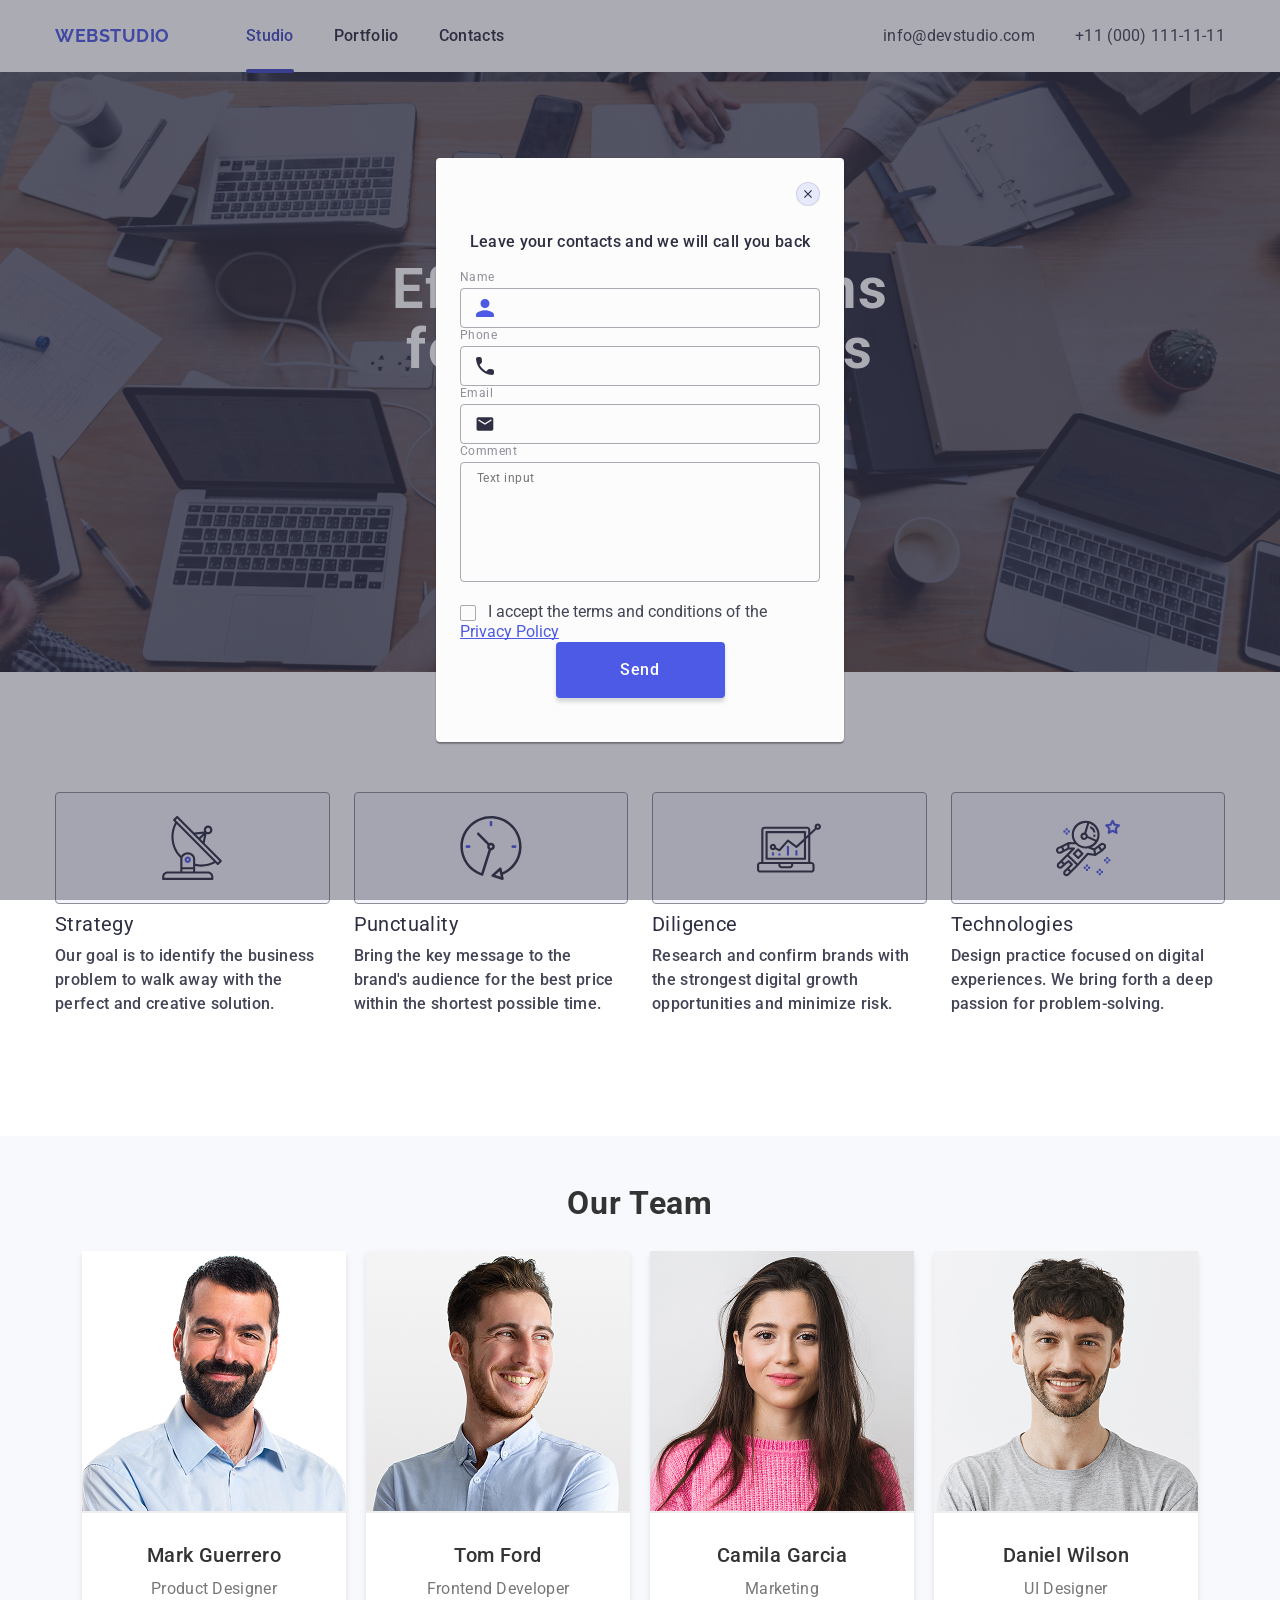
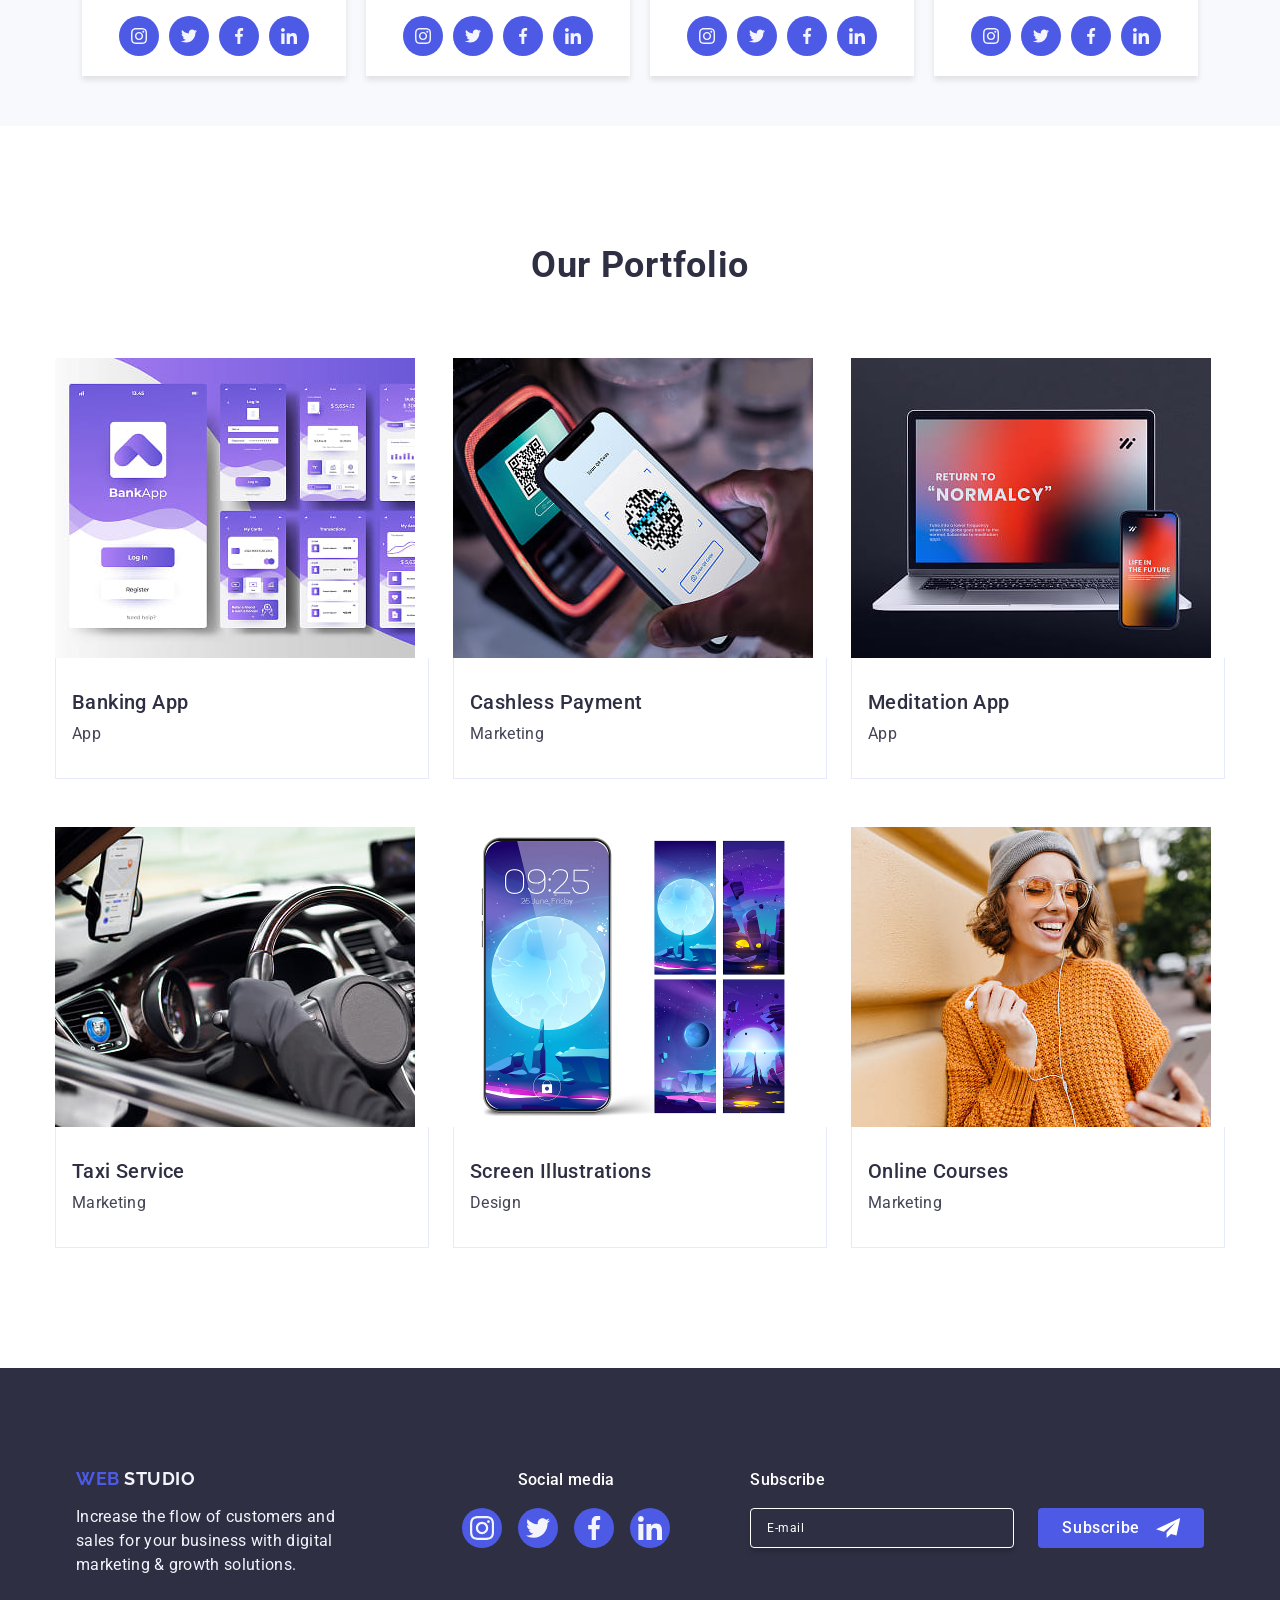
==== commit 99bd1e71: "Add files via upload" ====
--- a/index.html
+++ b/index.html
@@ -125,6 +125,7 @@
                     </div>
                 </div>
             </div>
+        </div>
     </header>
     <main>
         <!--region hero-->
@@ -355,56 +356,115 @@
                 <ul class="portfolio-ul">
                     <li class="portfolio-item">
                         <div class="portfolio-overlay">
-                            <img src="./images/banking_app.jpg" alt="Banking App" width="360" />
+                            <picture>
+                                <source
+                                    srcset="./images/optimisirovanye/banking-app/imgbanking-app-decktop-x1.jpg 1x, ./images/optimisirovanye/banking-app/imgimgbanking-app-decktop@2x.jpg 2x"
+                                    media="(min-width: 1158px)" />
+                                <source
+                                    srcset="./images/optimisirovanye/banking-app/imgbanking-app-tablet-x1.jpg 1x, ./images/optimisirovanye/banking-app/imgbanking-app-tablet@2x.jpg 2x"
+                                    media="(min-width: 768px)" />
+                                <source
+                                    srcset="./images/optimisirovanye/banking-app/imgbanking-app-phone-x1.jpg 1x, ./images/optimisirovanye/banking-app/imgbanking-app-phone@2x.jpg 2x"
+                                    media="(max-width: 767px)" />
+                                <img src="./images/banking_app.jpg" alt="Banking App" width="360" />
+                            </picture>
+
+                            <p class="portfolio-overlay-text">14 Stylish and User-Friendly App Design Concepts ·
+                                Task
+                                Manager App · Calorie Tracker App · Exotic Fruit Ecommerce App ·
+                                Cloud Storage App</p>
+                        </div>
+                        <div class="portfolio-content">
+                            <h3 class="portfolio-h">Banking App</h3>
+                            <p class="portfolio-p">App</p>
+                        </div>
+                    </li>
+                    <li class="portfolio-item">
+                        <div class="portfolio-overlay">
+                            <picture>
+                                <source
+                                    srcset="./images/optimisirovanye/casch/imgcashless-payment-decktop-1x.jpg 1x, ./images/optimisirovanye/casch/imgcashless-payment-decktop@2x.jpg 2x"
+                                    media="(min-width: 1158px)" />
+                                <source
+                                    srcset="./images/optimisirovanye/casch/imgcashless-payment-tablett-1x.jpg 1x, ./images/optimisirovanye/casch/imgcashless-payment-tablett@2x.jpg 2x"
+                                    media="(min-width: 768px)" />
+                                <source
+                                    srcset="./images/optimisirovanye/casch/imgcashless-payment-phone-1x.jpg 1x, ./images/optimisirovanye/casch/imgcashless-payment-phone@2x.jpg 2x"
+                                    media="(max-width: 767px)" />
+                                <img src="./images/cashless_payment.jpg" alt="Cashless Payment" width="360"
+                                    height="300" />
+                            </picture>
                             <p class="portfolio-overlay-text">14 Stylish and User-Friendly App Design Concepts · Task
                                 Manager App · Calorie Tracker App · Exotic Fruit Ecommerce App ·
                                 Cloud Storage App</p>
                         </div>
                         <div class="portfolio-content">
-                            <h3 class="portfolio-h">Banking App</h3>
-                            <p class="portfolio-p">App</p>
+                            <h3 class="portfolio-h">Cashless Payment</h3>
+                            <p class="portfolio-p">Marketing</p>
                         </div>
                     </li>
                     <li class="portfolio-item">
                         <div class="portfolio-overlay">
-                            <img src="./images/cashless_payment.jpg" alt="Cashless Payment" width="360" height="300" />
+                            <picture>
+                                <source
+                                    srcset="./images/optimisirovanye/meditation-app/imgmeditation-app-decktop-x1.jpg 1x, ./images/optimisirovanye/meditation-app/imgmeditation-app-decktop@2x.jpg 2x"
+                                    media="(min-width: 1158px)" />
+                                <source
+                                    srcset="./images/optimisirovanye/meditation-app/imgmeditation-app-tablet-x1.jpg 1x, ./images/optimisirovanye/meditation-app/imgmeditation-app-tablet@2x.jpg 2x"
+                                    media="(min-width: 768px)" />
+                                <source
+                                    srcset="./images/optimisirovanye/meditation-app/imgmeditation-app-phone-x1.jpg 1x, ./images/optimisirovanye/meditation-app/imgmeditation-app-phone@2x.jpg 2x"
+                                    media="(max-width: 767px)" />
+                                <img src="./images/meditation_app.jpg" alt="Meditation App" width="360" />
+                            </picture>
                             <p class="portfolio-overlay-text">14 Stylish and User-Friendly App Design Concepts · Task
                                 Manager App · Calorie Tracker App · Exotic Fruit Ecommerce App ·
                                 Cloud Storage App</p>
                         </div>
                         <div class="portfolio-content">
-                            <h3 class="portfolio-h">Cashless Payment</h3>
-                            <p class="portfolio-p">Marketing</p>
+                            <h3 class="portfolio-h">Meditation App</h3>
+                            <p class="portfolio-p">App</p>
                         </div>
                     </li>
                     <li class="portfolio-item">
                         <div class="portfolio-overlay">
-                            <img src="./images/meditation_app.jpg" alt="Meditation App" width="360" />
+                            <picture>
+                                <source
+                                    srcset="./images/optimisirovanye/taxi/imgtaxi-app-decktop-x1.jpg 1x, ./images/optimisirovanye/taxi/imgtaxi-app-decktop@2x.jpg 2x"
+                                    media="(min-width: 1158px)" />
+                                <source
+                                    srcset="./images/optimisirovanye/taxi/imgtaxi-app-tablet-x1.jpg 1x, ./images/optimisirovanye/taxi/imgtaxi-app-tablet@2x.jpg 2x"
+                                    media="(min-width: 768px)" />
+                                <source
+                                    srcset="./images/optimisirovanye/taxi/imgtaxi-app-phone-x1.jpg 1x, ./images/optimisirovanye/taxi/imgtaxi-app-phone@2x.jpg 2x"
+                                    media=" (max-width: 767px)" />
+                                <img src="./images/taxi_service.jpg" alt="Taxi Service" width="360" />
+                            </picture>
                             <p class="portfolio-overlay-text">14 Stylish and User-Friendly App Design Concepts · Task
                                 Manager App · Calorie Tracker App · Exotic Fruit Ecommerce App ·
                                 Cloud Storage App</p>
                         </div>
                         <div class="portfolio-content">
-                            <h3 class="portfolio-h">Meditation App</h3>
-                            <p class="portfolio-p">App</p>
+                            <h3 class="portfolio-h">Taxi Service</h3>
+                            <p class="portfolio-p">Marketing</p>
                         </div>
                     </li>
                     <li class="portfolio-item">
                         <div class="portfolio-overlay">
-                            <img src="./images/taxi_service.jpg" alt="Taxi Service" width="360" />
-                            <p class="portfolio-overlay-text">14 Stylish and User-Friendly App Design Concepts · Task
-                                Manager App · Calorie Tracker App · Exotic Fruit Ecommerce App ·
-                                Cloud Storage App</p>
-                        </div>
-                        <div class="portfolio-content">
-                            <h3 class="portfolio-h">Taxi Service</h3>
-                            <p class="portfolio-p">Marketing</p>
-                        </div>
-                    </li>
-                    <li class="portfolio-item">
-                        <div class="portfolio-overlay">
-                            <img src="./images/screen_illustrations.jpg" alt="Screen Illustrations" width="360" />
-                            <p class="portfolio-overlay-text">14 Stylish and User-Friendly App Design Concepts · Task
+                            <picture>
+                                <source
+                                    srcset="./images/optimisirovanye/screen/imgscreen-decktop-x1.jpg 1x, ./images/optimisirovanye/screen/imgscreen-decktop@2x.jpg 2x"
+                                    media="(min-width: 1158px)" />
+                                <source
+                                    srcset="./images/optimisirovanye/screen-ill-tablet/imgscreen-ill-tablet-1x.jpg 1x, ./images/optimisirovanye/screen-ill-tablet/imgscreen-ill-tablet@2x.jpg 2x"
+                                    media="(min-width: 568px)" />
+                                <source
+                                    srcset="./images/optimisirovanye/screen/imgscreen-phone-x1.jpg 1x, ./images/optimisirovanye/screen/imgscreen-phone@2x.jpg 2x"
+                                    media=" (max-width: 767px)" />
+                                <img src="./images/screen_illustrations.jpg" alt="Screen Illustrations" width="360" />
+                            </picture>
+                            <p class="portfolio-overlay-text">14 Stylish and User-Friendly App Design Concepts ·
+                                Task
                                 Manager App · Calorie Tracker App · Exotic Fruit Ecommerce App ·
                                 Cloud Storage App</p>
                         </div>
@@ -415,10 +475,20 @@
                     </li>
                     <li class="portfolio-item">
                         <div class="portfolio-overlay">
-                            <img src="./images/online_courses.jpg" alt="Online Courses" width="360" />
+                            <picture>
+                                <source
+                                    srcset="./images/optimisirovanye/online/imgonline-decktop-x1.jpg 1x, ./images/optimisirovanye/online/imgonline-decktop@2x.jpg 2x"
+                                    media="(min-width: 1158px)" />
+                                <source
+                                    srcset="./images/optimisirovanye/online/imgonline-tablet-x1.jpg 1x, ./images/optimisirovanye/online/imgonline-tablet@2x.jpg 2x"
+                                    media="(min-width: 768px)" />
+                                <source
+                                    srcset="./images/optimisirovanye/online/imgonline-phone-x1.jpg 1x, ./images/optimisirovanye/online/imgonline-phone@2x.jpg 2x"
+                                    media=" (max-width: 767px)" />
+                                <img src="./images/online_courses.jpg" alt="Online Courses" width="360" />
+                            </picture>
                             <p class="portfolio-overlay-text">14 Stylish and User-Friendly App Design Concepts · Task
                                 Manager App · Calorie Tracker App · Exotic Fruit Ecommerce App ·
-                                Cloud Storage App
                                 Cloud Storage App</p>
                         </div>
                         <div class="portfolio-content">
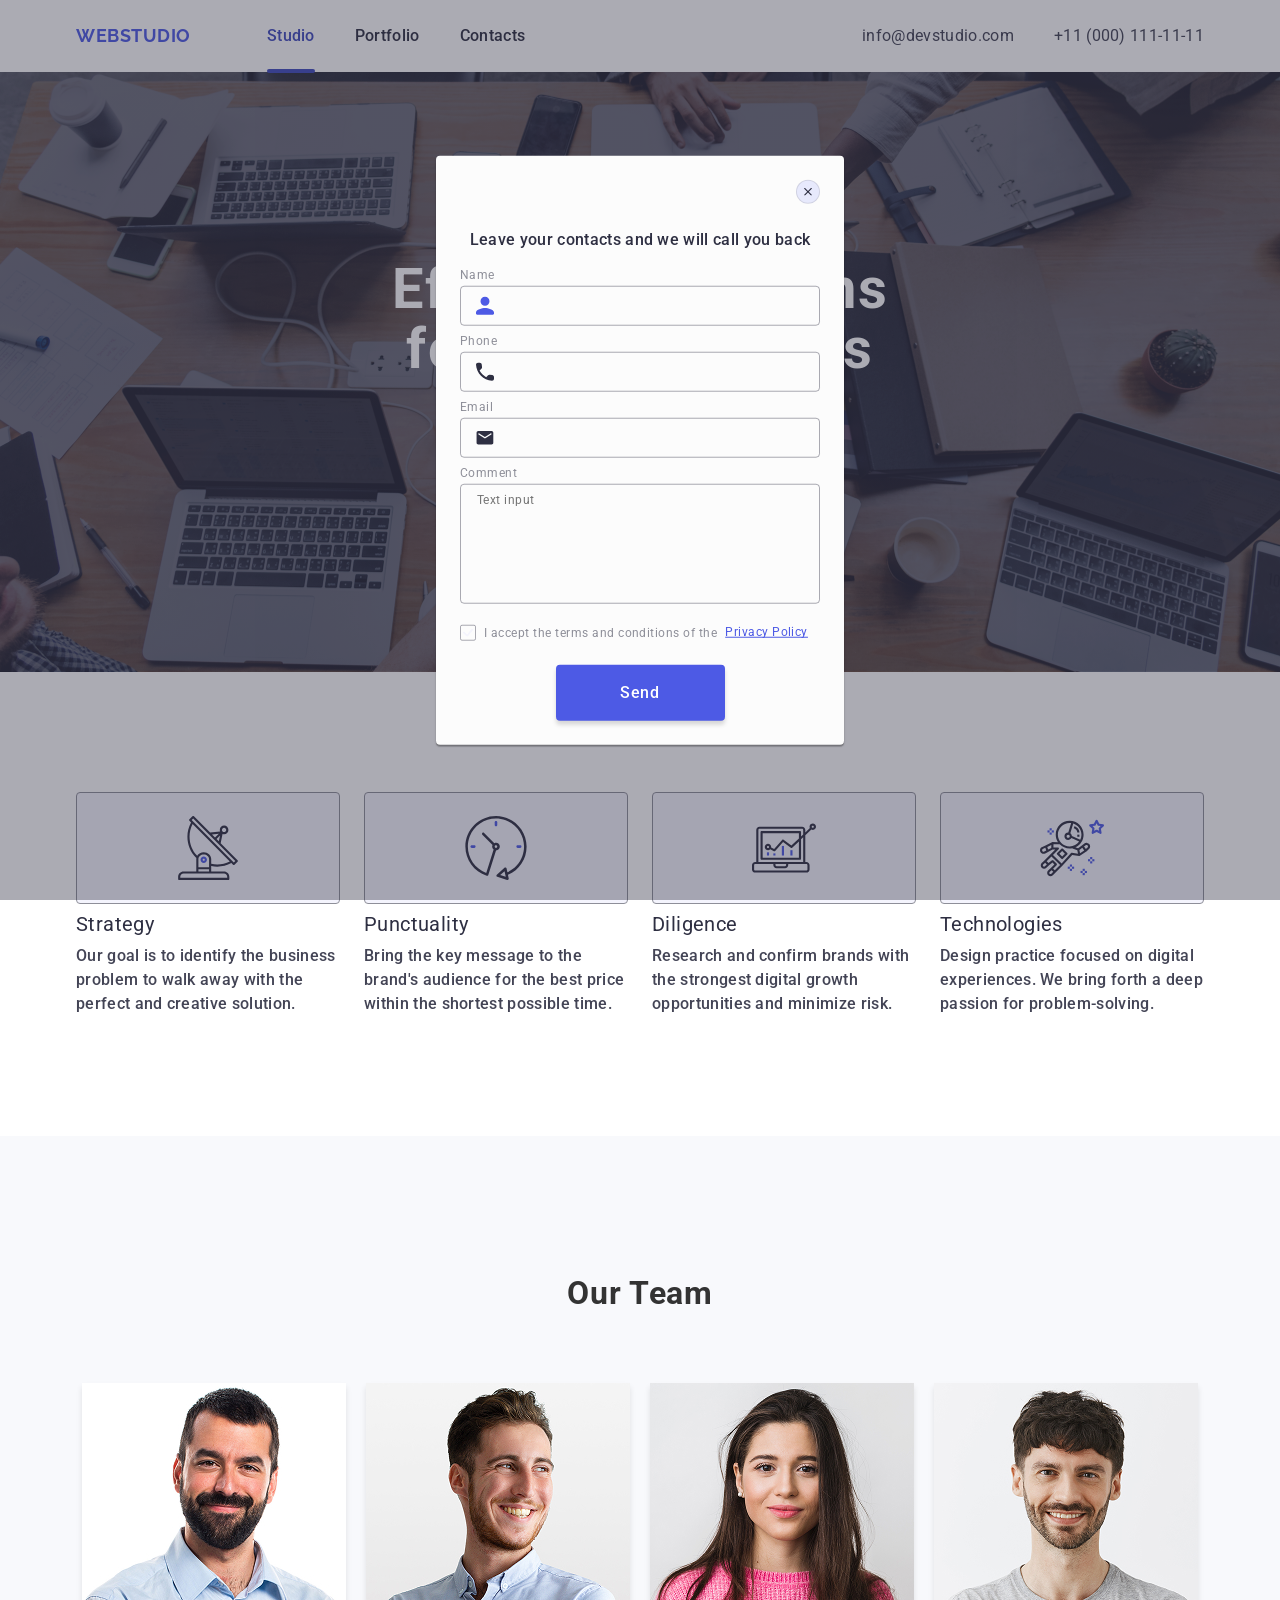
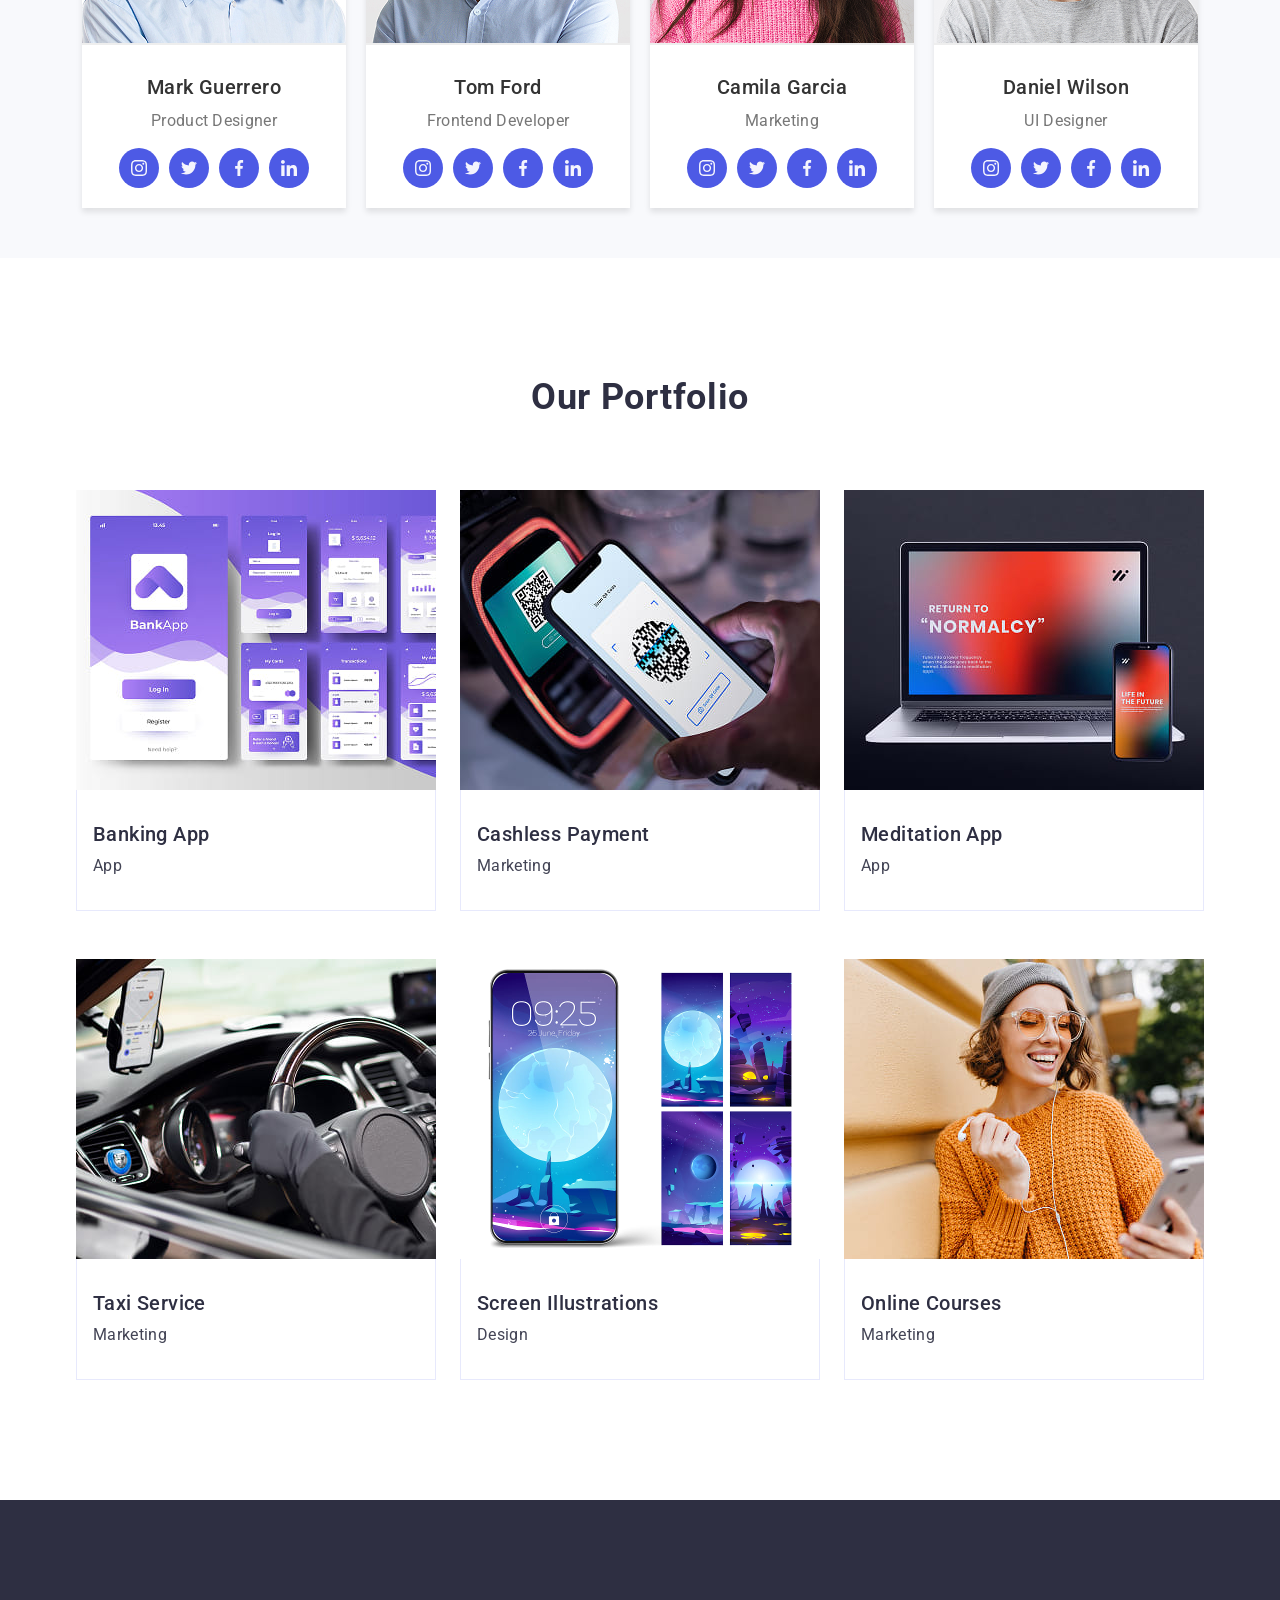
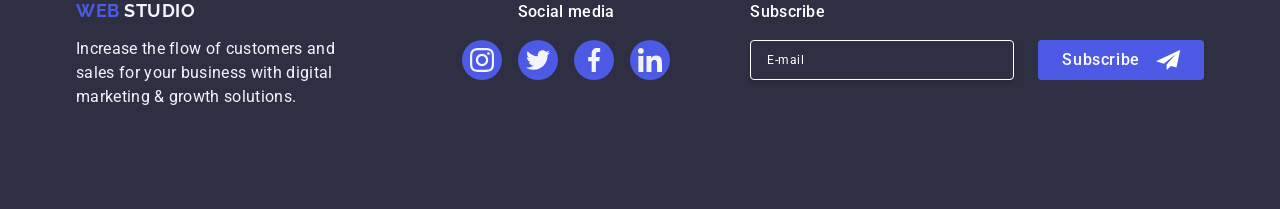
==== commit 92893e3d: "Add files via upload" ====
--- a/index.html
+++ b/index.html
@@ -91,32 +91,32 @@
                             </li>
                         </ul>
                     </address>
-                    <div>
-                        <ul class="team-icon-ul">
-                            <li class="team-icon-li">
-                                <a href="" class="team-icon-a">
-                                    <svg width="24" height="24" class="svg-icon">
+                    <div class="icon-div">
+                        <ul class="icon-ul">
+                            <li class="icon-li">
+                                <a href="" class="icon-a">
+                                    <svg width="16" height="16" class="svg-i">
                                         <use href="./images/icons.svg#icon-instagram"></use>
                                     </svg>
                                 </a>
                             </li>
                             <li class="team-icon-li">
                                 <a href="" class="team-icon-a">
-                                    <svg width="24" height="24" class="svg-icon">
+                                    <svg width="16" height="16" class="svg-icon">
                                         <use href="./images/icons.svg#icon-twitter"></use>
                                     </svg>
                                 </a>
                             </li>
                             <li class="team-icon-li">
                                 <a href="" class="team-icon-a">
-                                    <svg width="24" height="24" class="svg-icon">
+                                    <svg width="16" height="16" class="svg-icon">
                                         <use href="./images/icons.svg#icon-facebook"></use>
                                     </svg>
                                 </a>
                             </li>
                             <li class="team-icon-li">
                                 <a href="" class="team-icon-a">
-                                    <svg width="24" height="24" class="svg-icon">
+                                    <svg width="16" height="16" class="svg-icon">
                                         <use href="./images/icons.svg#icon-linkedin"></use>
                                     </svg>
                                 </a>
@@ -366,7 +366,7 @@
                                 <source
                                     srcset="./images/optimisirovanye/banking-app/imgbanking-app-phone-x1.jpg 1x, ./images/optimisirovanye/banking-app/imgbanking-app-phone@2x.jpg 2x"
                                     media="(max-width: 767px)" />
-                                <img src="./images/banking_app.jpg" alt="Banking App" width="360" />
+                                <img src="./images/banking_app.jpg" alt="Banking App" width="360" height="300" />
                             </picture>
 
                             <p class="portfolio-overlay-text">14 Stylish and User-Friendly App Design Concepts ·
@@ -415,7 +415,7 @@
                                 <source
                                     srcset="./images/optimisirovanye/meditation-app/imgmeditation-app-phone-x1.jpg 1x, ./images/optimisirovanye/meditation-app/imgmeditation-app-phone@2x.jpg 2x"
                                     media="(max-width: 767px)" />
-                                <img src="./images/meditation_app.jpg" alt="Meditation App" width="360" />
+                                <img src="./images/meditation_app.jpg" alt="Meditation App" width="360" height="300" />
                             </picture>
                             <p class="portfolio-overlay-text">14 Stylish and User-Friendly App Design Concepts · Task
                                 Manager App · Calorie Tracker App · Exotic Fruit Ecommerce App ·
@@ -438,7 +438,7 @@
                                 <source
                                     srcset="./images/optimisirovanye/taxi/imgtaxi-app-phone-x1.jpg 1x, ./images/optimisirovanye/taxi/imgtaxi-app-phone@2x.jpg 2x"
                                     media=" (max-width: 767px)" />
-                                <img src="./images/taxi_service.jpg" alt="Taxi Service" width="360" />
+                                <img src="./images/taxi_service.jpg" alt="Taxi Service" width="360" height="300" />
                             </picture>
                             <p class="portfolio-overlay-text">14 Stylish and User-Friendly App Design Concepts · Task
                                 Manager App · Calorie Tracker App · Exotic Fruit Ecommerce App ·
@@ -461,7 +461,8 @@
                                 <source
                                     srcset="./images/optimisirovanye/screen/imgscreen-phone-x1.jpg 1x, ./images/optimisirovanye/screen/imgscreen-phone@2x.jpg 2x"
                                     media=" (max-width: 767px)" />
-                                <img src="./images/screen_illustrations.jpg" alt="Screen Illustrations" width="360" />
+                                <img src="./images/screen_illustrations.jpg" alt="Screen Illustrations" width="360"
+                                    height="300" />
                             </picture>
                             <p class="portfolio-overlay-text">14 Stylish and User-Friendly App Design Concepts ·
                                 Task
@@ -485,7 +486,7 @@
                                 <source
                                     srcset="./images/optimisirovanye/online/imgonline-phone-x1.jpg 1x, ./images/optimisirovanye/online/imgonline-phone@2x.jpg 2x"
                                     media=" (max-width: 767px)" />
-                                <img src="./images/online_courses.jpg" alt="Online Courses" width="360" />
+                                <img src="./images/online_courses.jpg" alt="Online Courses" width="360" height="300" />
                             </picture>
                             <p class="portfolio-overlay-text">14 Stylish and User-Friendly App Design Concepts · Task
                                 Manager App · Calorie Tracker App · Exotic Fruit Ecommerce App ·
@@ -606,14 +607,13 @@
 
                 </div>
 
-
-                <div class="checkbox ">
-                    <input type="checkbox" id="user-privacy" value="true" name="user-privacy"
-                        class="user-privacy visually-hidden" />
+                <div class="checkbox">
                     <label for="user-privacy" class="privacy-label">
+                        <input type="checkbox" id="user-privacy" name="user-privacy"
+                            class="user-privacy visually-hidden" />
                         <span class="privacy-span">
                             <svg class="icon" width="10" height="8">
-                                <use href="./images/3.svg#icon-Property-1Default"></use>
+                                <use href="./images/close.svg#icon-Vector-5"></use>
                             </svg>
                         </span>
                         I accept the terms and conditions of the
--- a/css/styles.css
+++ b/css/styles.css
@@ -34,8 +34,12 @@
 
 img {
     display: block;
-}
-
+    width: 100%;
+}
+
+/*.portfolio-item {
+    margin-top: 72px;
+}*/
 button {
     cursor: pointer;
     font-family: "Roboto", sans-serif;
@@ -108,8 +112,9 @@
 
 .container {
     max-width: 320px;
-    padding: 0 16px;
+    padding: 0 0;
     margin: auto;
+
 }
 
 @media screen and (min-width: 768px) {
@@ -446,6 +451,8 @@
     font-size: 16px;
     line-height: 1.5;
     letter-spacing: 0.02em;
+
+    color: #434455;
 }
 
 .box {
@@ -595,6 +602,7 @@
         list-style: none;
         padding: 0;
         margin: 0;
+
     }
 
     .team-name {
@@ -607,6 +615,10 @@
         text-align: center;
         color: #2e2f42;
         margin-bottom: 72px;
+
+
+
+
     }
 
     .team-color {
@@ -628,21 +640,44 @@
 }
 
 
-@media (max-width: 765px) {
+
+@media screen and (min-width: 443px) and (max-width: 1158px) {
     .container {
         max-width: 100%;
         padding: 0 20px;
     }
 
     .team-ul {
-        flex-direction: column;
-        align-items: center;
-        gap: 15px;
+        display: flex;
+        flex-wrap: wrap;
+        justify-content: space-between;
+        padding: 0;
+        list-style: none;
+
+        column-gap: 24px;
+        row-gap: 44px;
+
+    }
+
+    @media screen and (max-width: 986px) {
+        flex-basis: calc((100% - 24px) / 2);
+    }
+
+    .team-ul {
+        display: flex;
+        flex-wrap: wrap;
+        justify-content: space-between;
+        padding: 0;
+        list-style: none;
+
+        column-gap: 24px;
+        row-gap: 44px;
+
     }
 
     .team {
-        width: 90%;
-        /* Карточки растягиваются на 90% экрана */
+        width: 80%;
+
     }
 
     .team-icon-ul {
@@ -667,14 +702,17 @@
 }
 
 .container {
-    max-width: 1200px;
+    max-width: 1158px;
     margin: 0 auto;
 }
 
 .team-name {
     font-size: 32px;
-    margin-bottom: 30px;
+    margin-top: 90px;
+    margin-bottom: 72px;
     color: #333;
+
+
 }
 
 .team-ul {
@@ -684,6 +722,7 @@
     gap: 20px;
     padding: 0;
     list-style: none;
+
 }
 
 .team {
@@ -748,7 +787,7 @@
     fill: white;
 }
 
-@media screen and (min-width: 1158px) {
+@media screen and (min-width: 786px) {
     .portfolio-section {
         padding-top: 120px;
         padding-bottom: 120px;
@@ -765,13 +804,7 @@
         margin-bottom: 72px;
     }
 
-    .portfolio-ul {
-        display: flex;
-        align-items: center;
-        flex-wrap: wrap;
-        gap: 24px;
-        row-gap: 48px;
-    }
+
 
     .portfolio-item {
         width: calc((100% - 24px*2)/3);
@@ -906,6 +939,7 @@
 
     .portfolio-item:hover {
         box-shadow: 0px 4px 10px rgba(46, 47, 66, 0.15);
+        opacity: 1;
     }
 
     .portfolio-overlay {
@@ -913,12 +947,7 @@
         overflow: hidden;
     }
 
-    .portfolio-overlay img {
-        display: block;
-        width: 100%;
-        height: auto;
-        border-radius: 0 0 0 0;
-    }
+
 
     .portfolio-overlay-text {
         position: absolute;
@@ -931,7 +960,7 @@
         font-size: 16px;
         line-height: 1.5;
         letter-spacing: 0.02em;
-        padding: 40px 32px;
+
         display: flex;
         align-items: center;
         justify-content: center;
@@ -939,9 +968,7 @@
         transition: opacity 250ms ease-in-out;
     }
 
-    .portfolio-item:hover .portfolio-overlay-text {
-        opacity: 1;
-    }
+    .portfolio-item:hover .portfolio-overlay-text {}
 
     .portfolio-content {
         padding: 16px;
@@ -963,7 +990,7 @@
     }
 }
 
-@media screen and (min-width: 443px) and (max-width: 1158px) {
+@media screen and (min-width: 400px) and (max-width: 1158px) {
     .portfolio-ul {
         display: flex;
         flex-wrap: wrap;
@@ -1010,23 +1037,19 @@
 
     .portfolio-overlay img {
         display: block;
-        width: 100%;
-        height: auto;
-        border-radius: 0;
     }
 
     .portfolio-overlay-text {
         position: absolute;
         top: 0;
         left: 0;
-        width: 100%;
-        height: 100%;
+
         background-color: rgba(77, 90, 229, 0.8);
         color: #f4f4fd;
         font-size: 16px;
         line-height: 1.5;
         letter-spacing: 0.02em;
-        padding: 40px 32px;
+
         display: flex;
         align-items: center;
         justify-content: center;
@@ -1079,9 +1102,7 @@
         margin-top: 72px;
     }
 
-    .portfolio-content {
-        margin-top: 72px;
-    }
+    .portfolio-content {}
 }
 
 @media screen and (max-width: 767px) {
@@ -1091,13 +1112,9 @@
         gap: 16px;
     }
 
-    .portfolio-item {
-        margin-top: 72px;
-    }
-
-    .portfolio-content {
-        margin-top: 72px;
-    }
+
+
+
 }
 
 .footer {
@@ -1137,7 +1154,9 @@
     letter-spacing: 0.02em;
     color: #f4f4fd;
     max-width: 288px;
-    text-align: start;
+    text-align: center;
+    margin: 0 auto;
+    text-align: center;
 }
 
 .footer-svg-ul {
@@ -1276,7 +1295,15 @@
     }
 
     .footer-text {
+        font-size: 16px;
+        line-height: 1.5;
+        letter-spacing: 0.02em;
+        color: #f4f4fd;
+        max-width: 288px;
+        margin: 0 auto;
+
         text-align: start;
+        color: #f4f4fd;
     }
 
     .footer-logo {
@@ -1406,14 +1433,18 @@
 .modal-div {}
 
 .form-label {
+    display: flex;
+    flex-direction: column;
+    justify-content: flex-start;
     font-weight: 400;
     font-size: 12px;
-    /* line-height: 14px; */
+    line-height: 14px;
     line-height: 1.17;
     letter-spacing: 0.04em;
     color: #8e8f99;
     display: block;
     margin-bottom: 4px;
+    margin-top: 8px;
 }
 
 .modal-input-div {
@@ -1497,34 +1528,48 @@
     border-color: #4D5AE5;
 }
 
-.user-privacy {
+.checkbox {
+    margin-bottom: 24px;
+}
+
+
+
+
+
+.privacy-label {
     font-weight: 400;
     font-size: 12px;
-    /* line-height: 14px; */
     line-height: 1.17;
     letter-spacing: 0.04em;
     color: #8e8f99;
-    margin-bottom: 24px;
-}
-
-.privacy-span {
+    display: flex;
+    align-items: center;
+    gap: 8px;
+    cursor: pointer;
+}
+
+.privacy-label .privacy-span {
+    width: 16px;
+    height: 16px;
+    border: 1px solid rgba(46, 47, 66, 0.4);
+    border-radius: 2px;
+    transition: background-color 250ms cubic-bezier(0.4, 0, 0.2, 1),
+        border 250ms cubic-bezier(0.4, 0, 0.2, 1),
+        fill 250ms cubic-bezier(0.4, 0, 0.2, 1);
     display: inline-flex;
     align-items: center;
     justify-content: center;
     fill: transparent;
-    margin-right: 8px;
-    width: 16px;
-    height: 16px;
-    border: 1px solid rgba(46, 47, 66, 0.4);
-    border-radius: 2px;
-    transition: background-color 250ms cubic-bezier(0.4, 0, 0.2, 1), border 250ms cubic-bezier(0.4, 0, 0.2, 1), fill 250ms cubic-bezier(0.4, 0, 0.2, 1);
-
-}
-
-.visually-hidden:checked+.user-privacy .privacy-span {
+}
+
+.user-privacy:checked+.privacy-span {
     background-color: #404bbf;
     border: none;
-    fill: #F4F4FD;
+    fill: #f4f4fd;
+}
+
+.privacy-policy {
+    color: #4d5ae5;
 }
 
 .privacy-policy {
@@ -1615,6 +1660,7 @@
     display: flex;
     flex-direction: column;
     gap: 40px;
+
 }
 
 .mobile-menu-nav-link-start {
@@ -1642,6 +1688,7 @@
     display: flex;
     flex-direction: column;
     gap: 24px;
+
 }
 
 .mobile-menu-address-li {
@@ -1686,6 +1733,41 @@
     background-color: #31D0AA;
 }
 
+.menu-modal {
+    display: flex;
+    align-items: flex-start;
+    justify-content: flex-start;
+    flex-direction: row;
+    gap: 40px;
+}
+
+.mobile-social-div {
+    margin-top: 48px;
+}
+
+.modal-phone {
+
+    display: inline-block;
+
+}
+
+
+
+
+
+.modal-icon-a {
+    background-color: #404BBF;
+    height: 40px;
+    width: 40px;
+    display: flex;
+    align-items: center;
+    justify-content: center;
+    border-radius: 100%;
+    transition: background-color 250ms cubic-bezier(0.4, 0, 0.2, 1);
+}
+
+
+
 .team-icon-a {
     background-color: #4D5AE5;
     border-radius: 50%;
@@ -1710,4 +1792,65 @@
     .mobile-menu {
         display: none;
     }
+}
+
+
+
+
+
+
+
+
+
+
+
+
+
+
+
+
+
+
+
+
+
+.icon-div {
+    margin-top: 48px;
+}
+
+.icon-ul {
+    display: flex;
+    align-items: flex-start;
+    justify-content: flex-start;
+    flex-direction: row;
+    gap: 40px;
+
+}
+
+.icon-li {
+    display: inline-block;
+}
+
+.icon-a:hover,
+.icon-a:focus {
+    background-color: #404bbf;
+}
+
+.icon-a {
+    background-color: #4D5AE5;
+    border-radius: 50%;
+    width: 40px;
+    height: 40px;
+    display: flex;
+    align-items: center;
+    justify-content: center;
+    transition: background-color 250ms cubic-bezier(0.4, 0, 0.2, 1);
+}
+
+.icon-a:focus {
+    background-color: #404bbf;
+}
+
+.svg-i {
+    fill: #f4f4fd;
 }
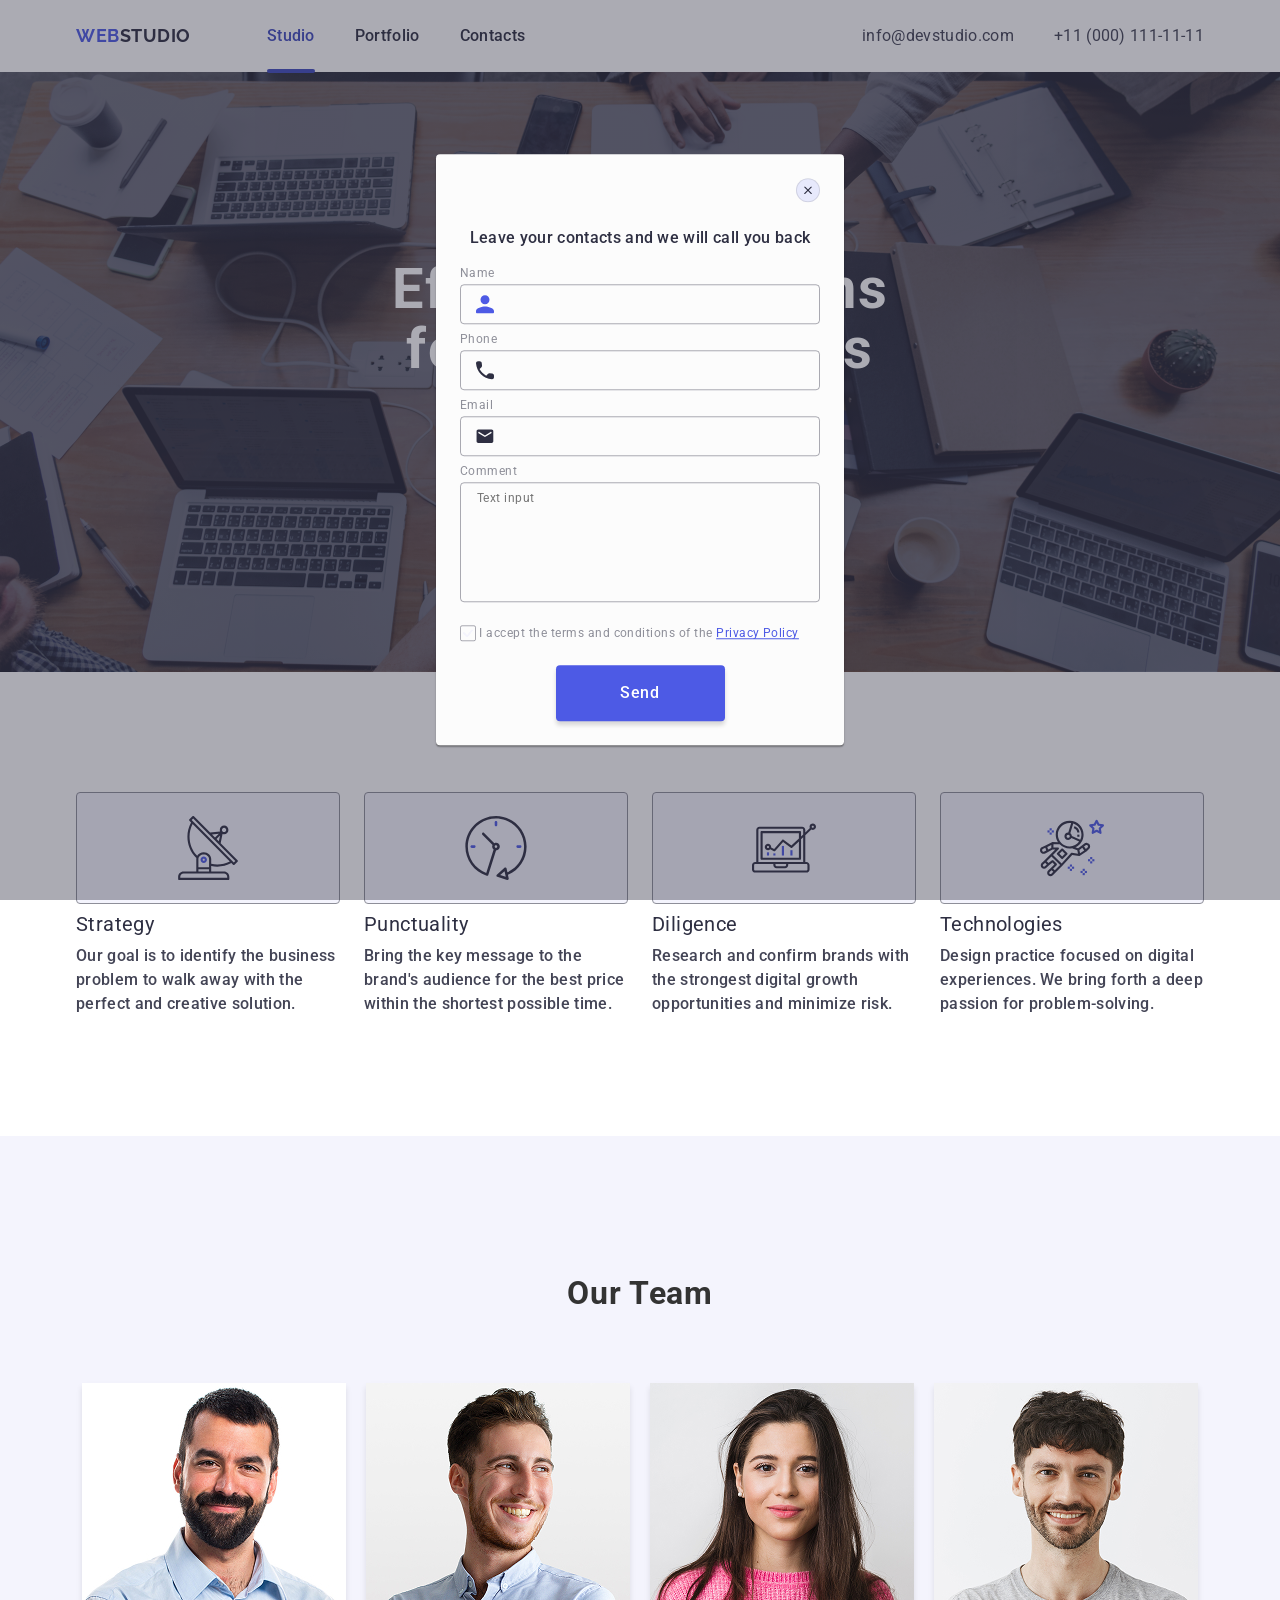
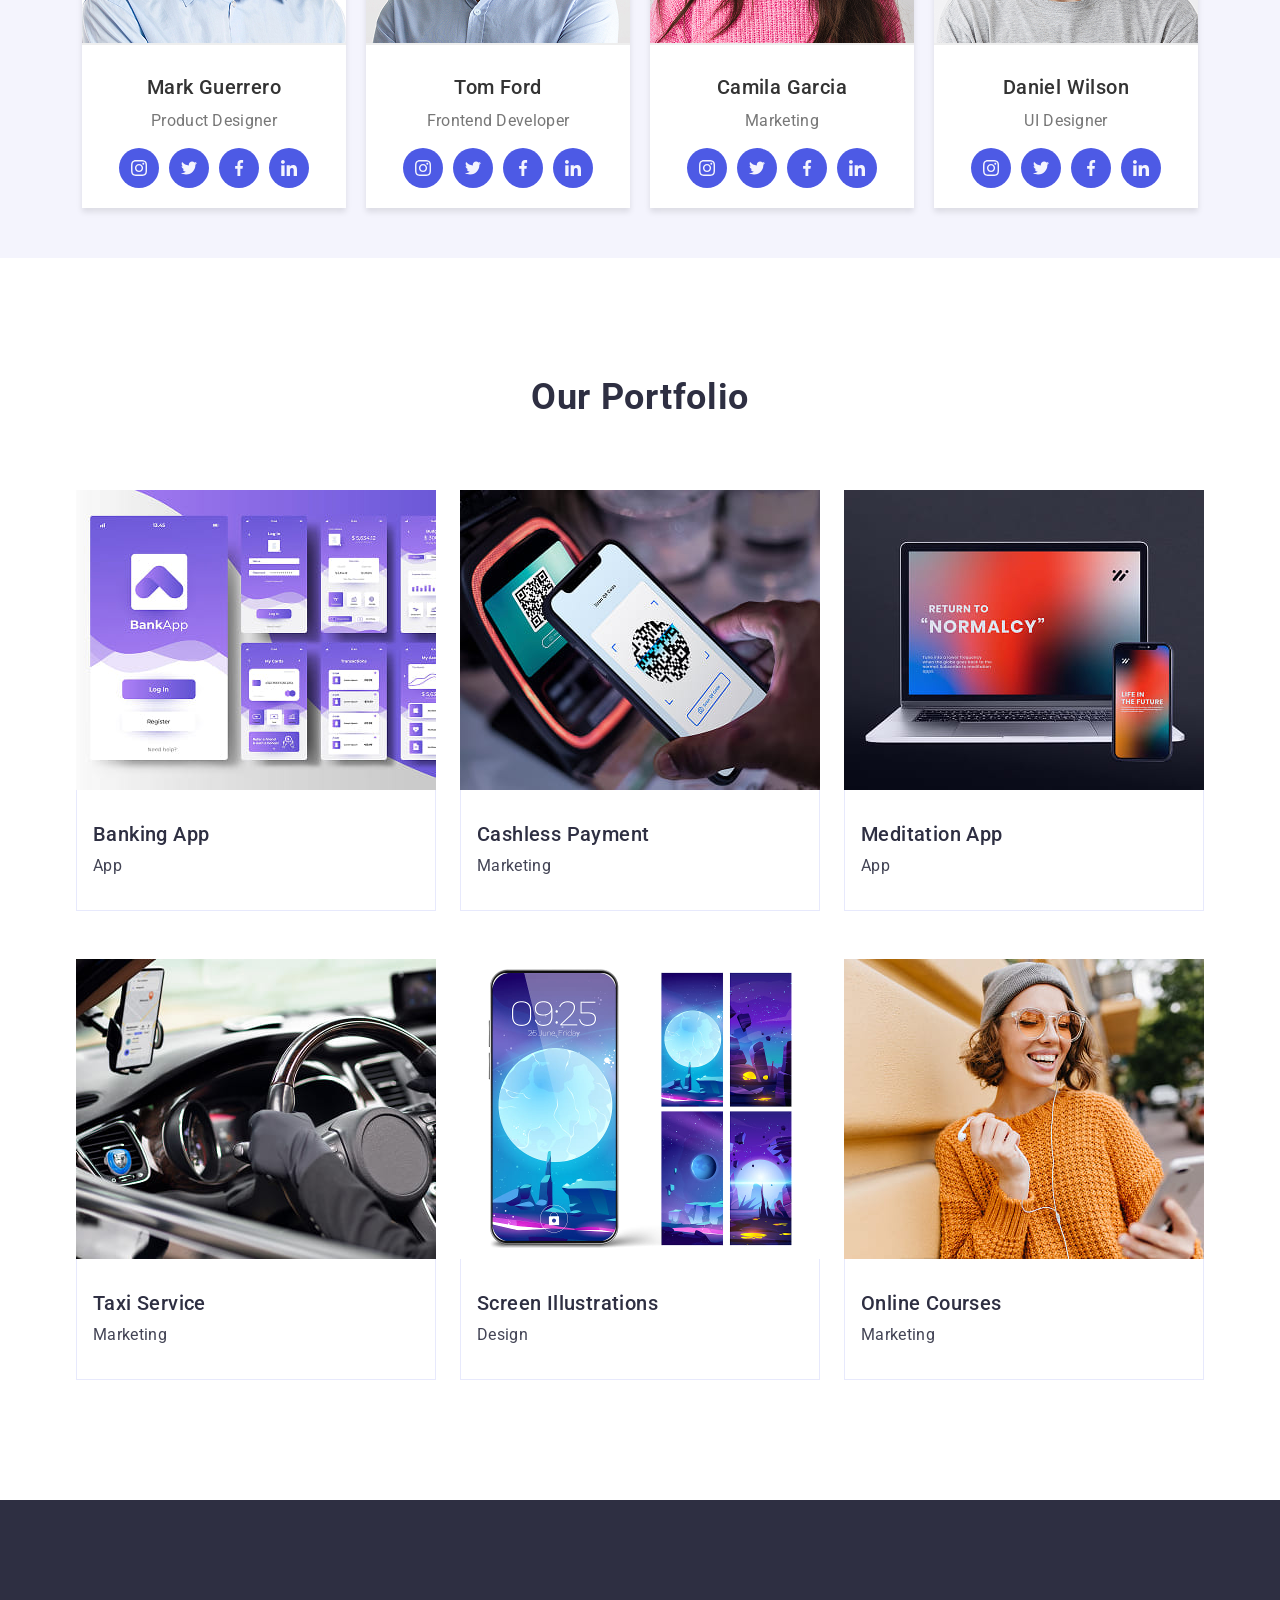
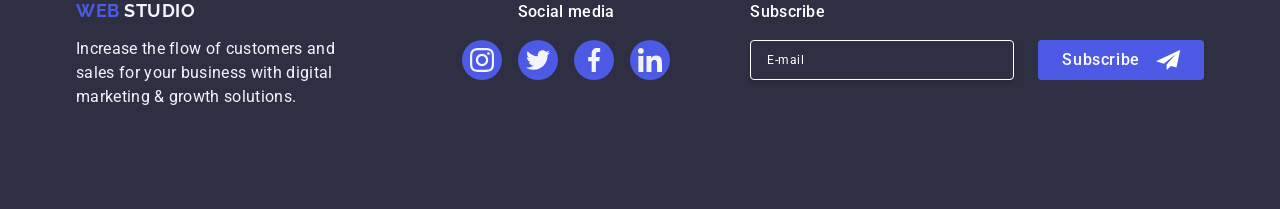
==== commit a942526e: "Add files via upload" ====
--- a/index.html
+++ b/index.html
@@ -63,7 +63,7 @@
             </button>
             <div class="mobile-menu" data-menu>
                 <div class="container mobile-menu-container">
-                    <button class="mobile-menu-close" data-menu-close><svg height="8" width="8"
+                    <button class="mobile-menu-close" data-menu-close><svg height="24" width="24"
                             class="svg-icon-mobile-menu">
                             <use href="./images/symbol-defs.svg#icon-close-black-18dp-2-1"></use>
                         </svg></button>
--- a/css/styles.css
+++ b/css/styles.css
@@ -82,7 +82,7 @@
     pointer-events: auto;
 }
 
-.mobile-menu-container {
+/*.mobile-menu-container {
     position: relative;
     padding-top: 72px;
     padding-bottom: 40px;
@@ -90,7 +90,7 @@
     display: flex;
     flex-direction: column;
     height: 100%;
-}
+}*/
 
 .mobile-menu-close {
     position: absolute;
@@ -159,6 +159,15 @@
     color: #4d5ae5;
 }
 
+.logo-style {
+    font-weight: 700;
+    font-size: 18px;
+    line-height: 1.16667;
+    letter-spacing: 0.03em;
+    text-transform: uppercase;
+    color: #2e2f42;
+}
+
 .header-logo {
     padding: 16px 0;
     display: block;
@@ -172,6 +181,7 @@
     padding: 0;
     border: none;
     background-color: transparent;
+    padding: 1px 6px;
 }
 
 .burger-icon {
@@ -423,6 +433,26 @@
     }
 }
 
+@media screen and (max-width: 320px) {
+    .benefits-name {
+        font-weight: 700;
+        font-size: 36px;
+        line-height: 1.11111;
+        letter-spacing: 0.02em;
+        text-align: center;
+        color: #2e2f42;
+    }
+
+    .benefits-text {
+        font-weight: 500;
+        font-size: 16px;
+        line-height: 1.5;
+        letter-spacing: 0.02em;
+        color: #434455;
+        align-items: center;
+    }
+}
+
 .box {
     display: flex;
     flex-wrap: wrap;
@@ -445,6 +475,7 @@
 .box.benefits-name {
     text-align: center;
 }
+
 
 .benefits-text {
     font-weight: 500;
@@ -563,10 +594,10 @@
 
     .team-icon-ul {
         display: flex;
+        align-items: center;
+        justify-content: center;
         flex-direction: row;
         gap: 24px;
-        display: flex;
-        justify-content: center;
     }
 
     .team-icon-a:hover,
@@ -654,14 +685,12 @@
         padding: 0;
         list-style: none;
 
-        column-gap: 24px;
+        column-gap: 12px;
         row-gap: 44px;
-
-    }
-
-    @media screen and (max-width: 986px) {
-        flex-basis: calc((100% - 24px) / 2);
-    }
+    }
+
+
+
 
     .team-ul {
         display: flex;
@@ -672,7 +701,7 @@
 
         column-gap: 24px;
         row-gap: 44px;
-
+        flex-basis: calc((100% - 24px) / 2);
     }
 
     .team {
@@ -681,7 +710,8 @@
     }
 
     .team-icon-ul {
-        gap: 8px;
+        display: flex;
+
     }
 
     .team-icon-a {
@@ -696,7 +726,7 @@
 }
 
 .team-color {
-    background-color: #f8f9fc;
+    background-color: #f4f4fd;
     padding: 50px 0;
     text-align: center;
 }
@@ -971,7 +1001,7 @@
     .portfolio-item:hover .portfolio-overlay-text {}
 
     .portfolio-content {
-        padding: 16px;
+        padding: 32px 16px;
         text-align: center;
         border-top: 1px solid #e7e9fc;
     }
@@ -990,7 +1020,7 @@
     }
 }
 
-@media screen and (min-width: 400px) and (max-width: 1158px) {
+@media screen and (min-width: 400px) and (max-width: 975px) {
     .portfolio-ul {
         display: flex;
         flex-wrap: wrap;
@@ -1539,13 +1569,11 @@
 .privacy-label {
     font-weight: 400;
     font-size: 12px;
+    line-height: 14px;
     line-height: 1.17;
     letter-spacing: 0.04em;
     color: #8e8f99;
-    display: flex;
-    align-items: center;
-    gap: 8px;
-    cursor: pointer;
+    margin-bottom: 24px;
 }
 
 .privacy-label .privacy-span {
@@ -1614,9 +1642,6 @@
     pointer-events: auto;
 }
 
-.mobile-menu-container {
-    position: relative;
-}
 
 .mobile-menu-close {
     position: absolute;
@@ -1649,11 +1674,14 @@
 }
 
 .mobile-menu-container {
-    padding-top: 72px;
-    padding-bottom: 40px;
+    padding: 72px 16px 40px;
     display: flex;
     flex-direction: column;
     height: 100%;
+}
+
+.mobile-menu-container {
+    position: relative;
 }
 
 .mobile-menu-nav-ul {
@@ -1820,9 +1848,6 @@
 
 .icon-ul {
     display: flex;
-    align-items: flex-start;
-    justify-content: flex-start;
-    flex-direction: row;
     gap: 40px;
 
 }
